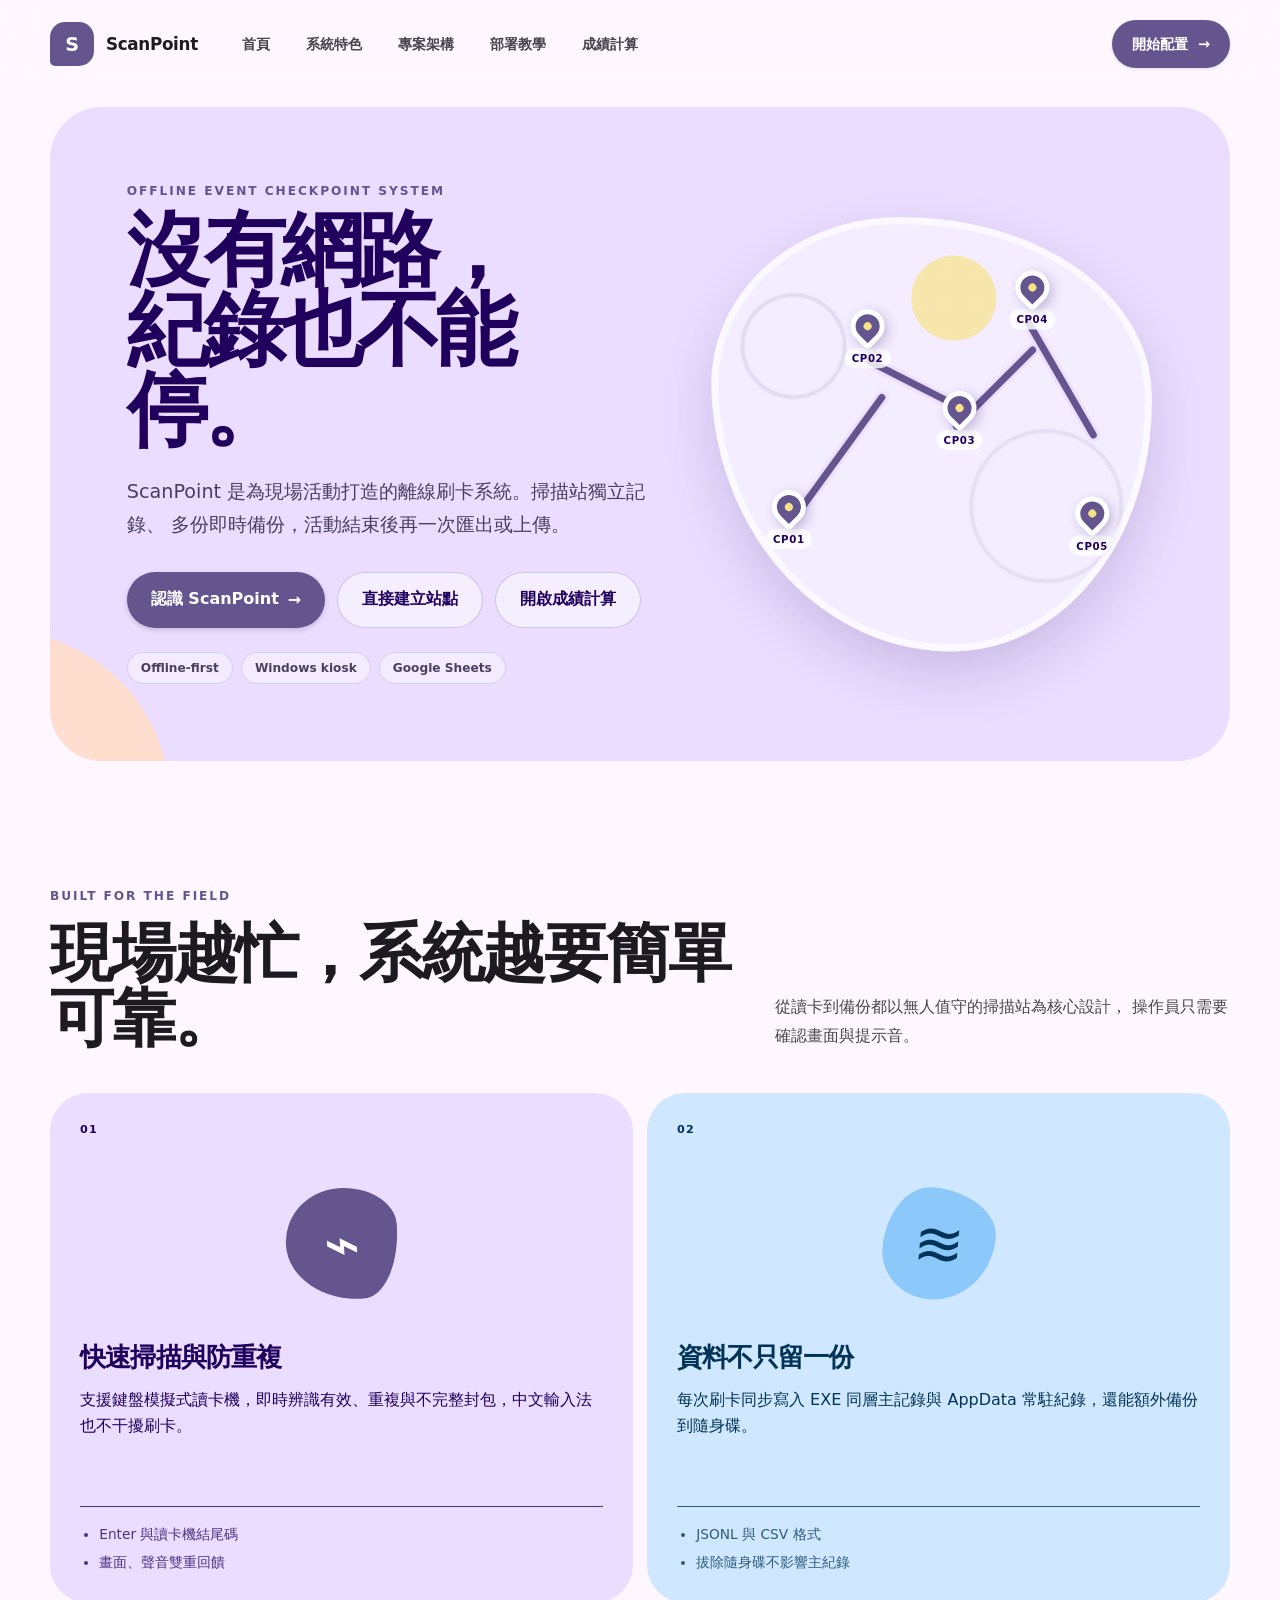
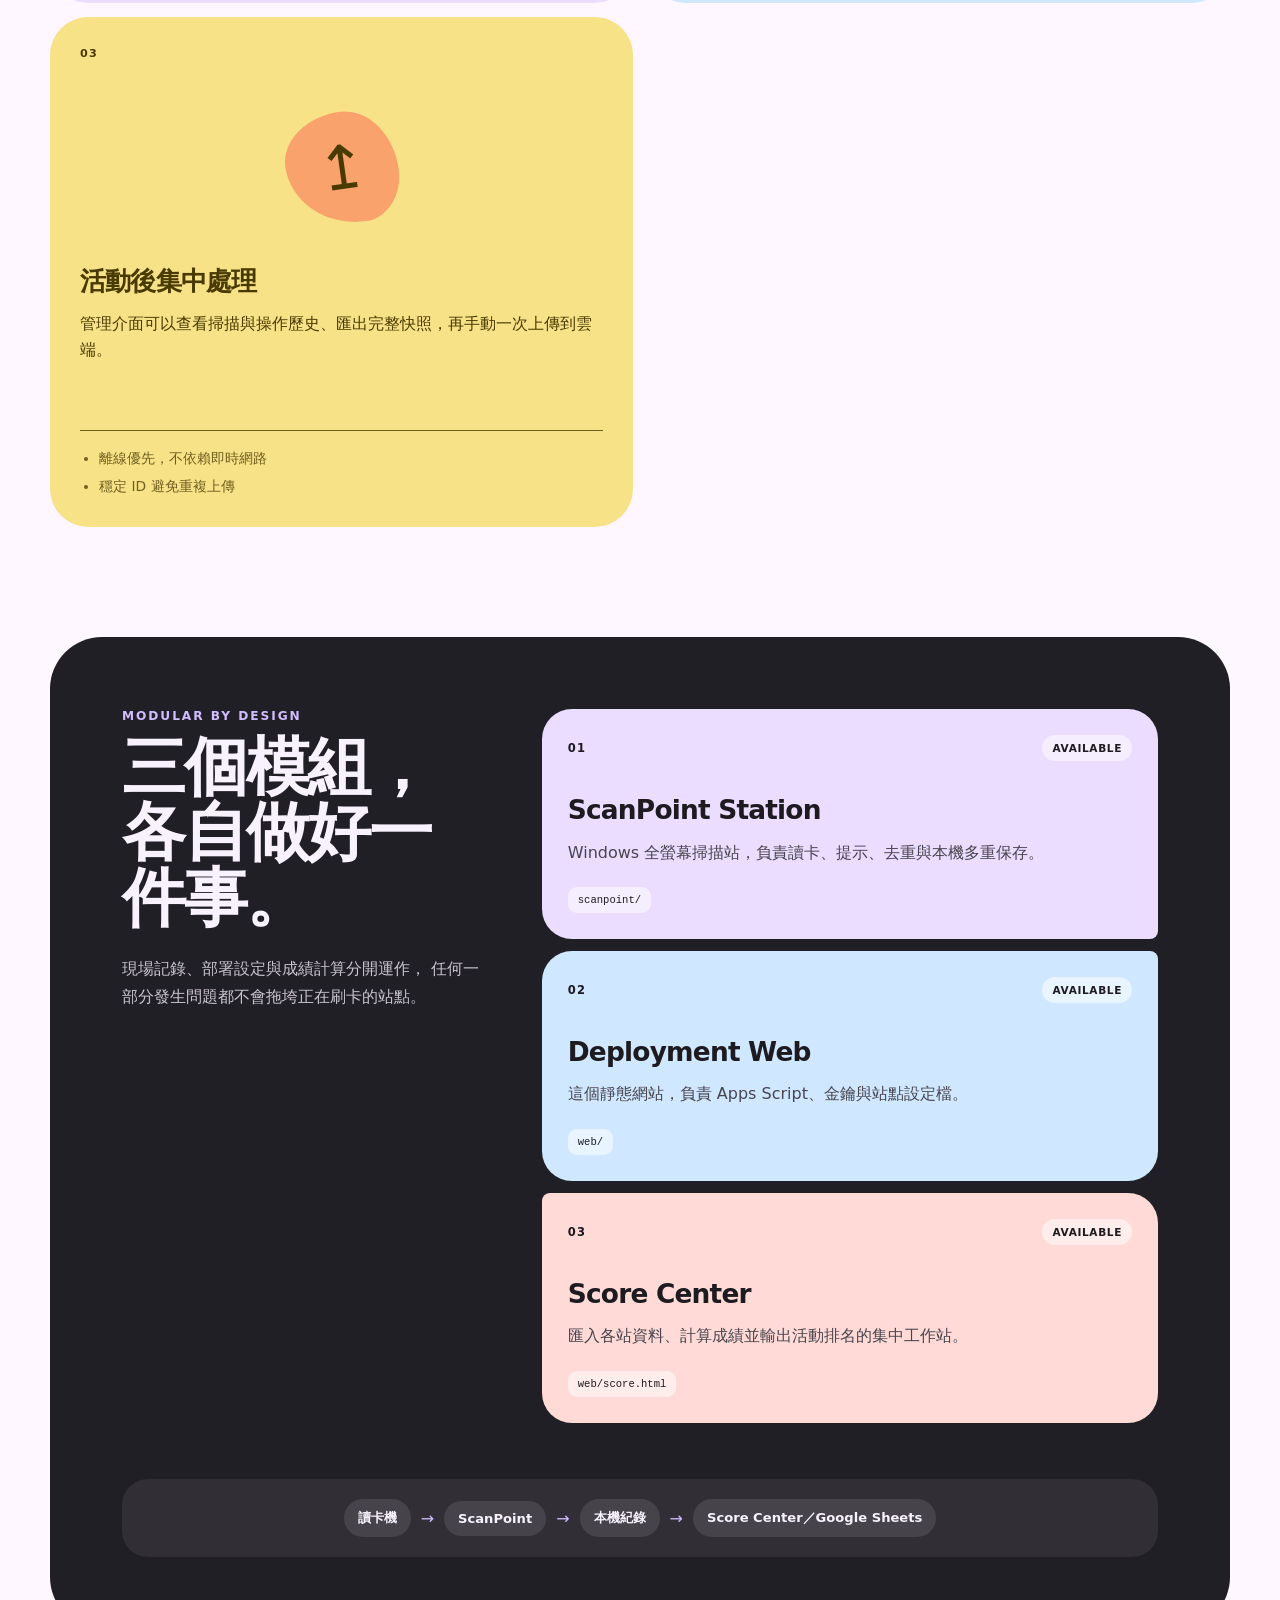
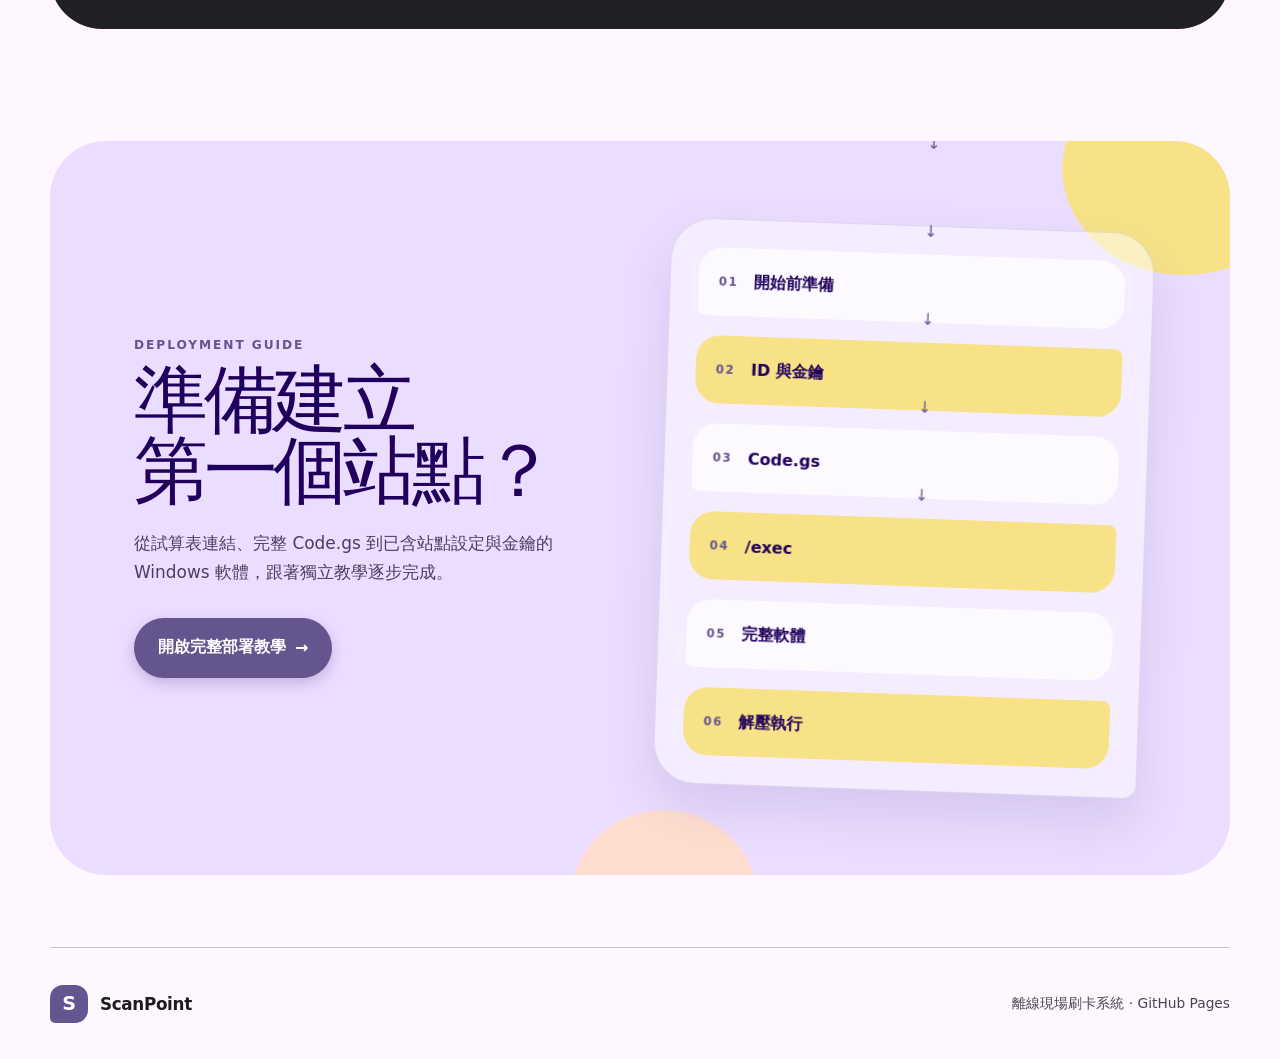
==== web/index.html @ b954d63e "feat: complete cloud deployment and first-run setup" ====
<!doctype html>
<html lang="zh-Hant">
  <head>
    <meta charset="utf-8">
    <meta name="viewport" content="width=device-width, initial-scale=1">
    <meta name="description" content="ScanPoint 離線現場刷卡、可靠備份與活動後集中上傳系統">
    <meta name="theme-color" content="#fef7ff">
    <title>ScanPoint｜離線現場刷卡系統</title>
    <link rel="stylesheet" href="styles.css">
  </head>
  <body>
    <header class="site-header">
      <div class="shell topbar">
        <a class="brand" href="#top" aria-label="ScanPoint 首頁">
          <span class="brand__mark" aria-hidden="true">S</span>
          <span>ScanPoint</span>
        </a>
        <nav class="topbar__nav" aria-label="頁面導覽">
          <a href="#top">首頁</a>
          <a href="#features">系統特色</a>
          <a href="#architecture">專案架構</a>
          <a href="deploy.html">部署教學</a>
          <a href="score.html">成績計算</a>
        </nav>
        <a class="topbar__action" href="deploy.html">
          開始配置 <span aria-hidden="true">→</span>
        </a>
      </div>
    </header>

    <main id="top">
      <section class="shell hero">
        <div class="hero__copy">
          <p class="eyebrow">OFFLINE EVENT CHECKPOINT SYSTEM</p>
          <h1>沒有網路，<br>紀錄也不能停。</h1>
          <p class="hero__lead">
            ScanPoint 是為現場活動打造的離線刷卡系統。掃描站獨立記錄、
            多份即時備份，活動結束後再一次匯出或上傳。
          </p>
          <div class="hero__actions">
            <a class="button button--hero" href="#features">
              認識 ScanPoint <span aria-hidden="true">→</span>
            </a>
            <a class="button button--hero-quiet" href="deploy.html">
              直接建立站點
            </a>
            <a class="button button--hero-quiet" href="score.html">
              開啟成績計算
            </a>
          </div>
          <div class="hero__tags" aria-label="系統特色">
            <span>Offline-first</span>
            <span>Windows kiosk</span>
            <span>Google Sheets</span>
          </div>
        </div>

        <div class="hero__visual hero__visual--field" role="img"
          aria-label="地圖上的五個站點與相連路線">
          <div class="field-map" aria-hidden="true">
            <i class="route-line route-line--1"></i>
            <i class="route-line route-line--2"></i>
            <i class="route-line route-line--3"></i>
            <i class="route-line route-line--4"></i>
            <span class="map-station map-station--1"><i></i><b>CP01</b></span>
            <span class="map-station map-station--2"><i></i><b>CP02</b></span>
            <span class="map-station map-station--3"><i></i><b>CP03</b></span>
            <span class="map-station map-station--4"><i></i><b>CP04</b></span>
            <span class="map-station map-station--5"><i></i><b>CP05</b></span>
          </div>
        </div>
      </section>

      <section id="features" class="shell intro-section">
        <div class="intro-heading">
          <p class="eyebrow">BUILT FOR THE FIELD</p>
          <h2>現場越忙，系統越要簡單可靠。</h2>
          <p>
            從讀卡到備份都以無人值守的掃描站為核心設計，
            操作員只需要確認畫面與提示音。
          </p>
        </div>
        <div class="feature-grid">
          <article class="feature-card feature-card--purple">
            <span class="feature-card__index">01</span>
            <div class="feature-card__icon" aria-hidden="true">⌁</div>
            <h3>快速掃描與防重複</h3>
            <p>支援鍵盤模擬式讀卡機，即時辨識有效、重複與不完整封包，中文輸入法也不干擾刷卡。</p>
            <ul>
              <li>Enter 與讀卡機結尾碼</li>
              <li>畫面、聲音雙重回饋</li>
            </ul>
          </article>
          <article class="feature-card feature-card--blue">
            <span class="feature-card__index">02</span>
            <div class="feature-card__icon" aria-hidden="true">≋</div>
            <h3>資料不只留一份</h3>
            <p>每次刷卡同步寫入 EXE 同層主記錄與 AppData 常駐紀錄，還能額外備份到隨身碟。</p>
            <ul>
              <li>JSONL 與 CSV 格式</li>
              <li>拔除隨身碟不影響主紀錄</li>
            </ul>
          </article>
          <article class="feature-card feature-card--yellow">
            <span class="feature-card__index">03</span>
            <div class="feature-card__icon" aria-hidden="true">↥</div>
            <h3>活動後集中處理</h3>
            <p>管理介面可以查看掃描與操作歷史、匯出完整快照，再手動一次上傳到雲端。</p>
            <ul>
              <li>離線優先，不依賴即時網路</li>
              <li>穩定 ID 避免重複上傳</li>
            </ul>
          </article>
        </div>
      </section>

      <section id="architecture" class="shell architecture-section">
        <div class="architecture-copy">
          <p class="eyebrow">MODULAR BY DESIGN</p>
          <h2>三個模組，<br>各自做好一件事。</h2>
          <p>
            現場記錄、部署設定與成績計算分開運作，
            任何一部分發生問題都不會拖垮正在刷卡的站點。
          </p>
        </div>
        <div class="module-grid">
          <article class="module-card module-card--station">
            <div class="module-card__top">
              <span>01</span><small>AVAILABLE</small>
            </div>
            <h3>ScanPoint Station</h3>
            <p>Windows 全螢幕掃描站，負責讀卡、提示、去重與本機多重保存。</p>
            <code>scanpoint/</code>
          </article>
          <article class="module-card module-card--web">
            <div class="module-card__top">
              <span>02</span><small>AVAILABLE</small>
            </div>
            <h3>Deployment Web</h3>
            <p>這個靜態網站，負責 Apps Script、金鑰與站點設定檔。</p>
            <code>web/</code>
          </article>
          <article class="module-card module-card--score">
            <div class="module-card__top">
              <span>03</span><small>AVAILABLE</small>
            </div>
            <h3>Score Center</h3>
            <p>匯入各站資料、計算成績並輸出活動排名的集中工作站。</p>
            <code>web/score.html</code>
          </article>
        </div>
        <div class="system-flow" aria-label="資料流程">
          <span>讀卡機</span><i aria-hidden="true">→</i>
          <span>ScanPoint</span><i aria-hidden="true">→</i>
          <span>本機紀錄</span><i aria-hidden="true">→</i>
          <span>Score Center／Google Sheets</span>
        </div>
      </section>

      <section class="shell deployment-cta" aria-labelledby="deployment-cta-title">
        <div class="deployment-cta__copy">
          <p class="eyebrow">DEPLOYMENT GUIDE</p>
          <h2 id="deployment-cta-title">準備建立<br>第一個站點？</h2>
          <p>從試算表連結、完整 Code.gs 到已含站點設定與金鑰的 Windows 軟體，跟著獨立教學逐步完成。</p>
          <a class="button deployment-cta__button" href="deploy.html">
            開啟完整部署教學 <span aria-hidden="true">→</span>
          </a>
        </div>
        <div class="deployment-cta__steps" aria-hidden="true">
          <span><b>01</b> 開始前準備</span>
          <i>→</i>
          <span><b>02</b> ID 與金鑰</span>
          <i>→</i>
          <span><b>03</b> Code.gs</span>
          <i>→</i>
          <span><b>04</b> /exec</span>
          <i>→</i>
          <span><b>05</b> 完整軟體</span>
          <i>→</i>
          <span><b>06</b> 解壓執行</span>
        </div>
      </section>
    </main>

    <footer class="shell footer">
      <div class="brand brand--footer">
        <span class="brand__mark" aria-hidden="true">S</span>
        <span>ScanPoint</span>
      </div>
      <p>離線現場刷卡系統 · GitHub Pages</p>
    </footer>

  </body>
</html>
---- web/styles.css ----
:root {
  color-scheme: light;
  --md-sys-color-primary: #65558f;
  --md-sys-color-on-primary: #ffffff;
  --md-sys-color-primary-container: #eaddff;
  --md-sys-color-on-primary-container: #21005d;
  --md-sys-color-secondary: #625b71;
  --md-sys-color-secondary-container: #e8def8;
  --md-sys-color-tertiary: #7d5260;
  --md-sys-color-tertiary-container: #ffd8e4;
  --md-sys-color-surface: #fef7ff;
  --md-sys-color-surface-container-low: #f7f2fa;
  --md-sys-color-surface-container: #f3edf7;
  --md-sys-color-surface-container-high: #ece6f0;
  --md-sys-color-on-surface: #1d1b20;
  --md-sys-color-on-surface-variant: #49454f;
  --md-sys-color-outline: #79747e;
  --md-sys-color-outline-variant: #cac4d0;
  --md-sys-color-error: #ba1a1a;
  --md-sys-color-success: #216e4e;
  --step-violet: #eee5ff;
  --step-blue: #d9efff;
  --step-peach: #ffded0;
  --step-yellow: #f8e287;
  --font: "Google Sans", "Roboto Flex", "Noto Sans TC", "Microsoft JhengHei", system-ui, sans-serif;
  font-family: var(--font);
  color: var(--md-sys-color-on-surface);
  background: var(--md-sys-color-surface);
}

* {
  box-sizing: border-box;
}

html {
  scroll-behavior: smooth;
  scroll-padding-top: 104px;
}

body {
  min-width: 320px;
  margin: 0;
  background: var(--md-sys-color-surface);
}

button,
input {
  font: inherit;
}

button,
a,
summary {
  -webkit-tap-highlight-color: transparent;
}

a {
  color: inherit;
}

code,
output {
  font-family: "Roboto Mono", "Cascadia Code", "SFMono-Regular", Consolas, monospace;
}

code {
  overflow-wrap: anywhere;
}

.shell {
  width: min(1180px, calc(100% - 48px));
  margin-inline: auto;
}

.site-header {
  position: sticky;
  z-index: 20;
  top: 0;
  padding: 12px 0;
  background: color-mix(in srgb, var(--md-sys-color-surface) 88%, transparent);
  border-bottom: 1px solid transparent;
  backdrop-filter: blur(18px);
}

.topbar {
  display: flex;
  min-height: 64px;
  align-items: center;
  gap: 28px;
}

.brand {
  display: inline-flex;
  align-items: center;
  gap: 12px;
  color: var(--md-sys-color-on-surface);
  font-size: 1.05rem;
  font-weight: 750;
  letter-spacing: -0.02em;
  text-decoration: none;
}

.brand__mark {
  display: grid;
  width: 44px;
  height: 44px;
  place-items: center;
  color: var(--md-sys-color-on-primary);
  background: var(--md-sys-color-primary);
  border-radius: 15px 15px 15px 5px;
  font-size: 1.2rem;
  font-weight: 850;
}

.topbar__nav {
  display: flex;
  align-items: center;
  gap: 4px;
}

.topbar__nav a {
  padding: 12px 16px;
  color: var(--md-sys-color-on-surface-variant);
  border-radius: 999px;
  font-size: 0.9rem;
  font-weight: 650;
  text-decoration: none;
  transition: background 160ms ease, color 160ms ease;
}

.topbar__nav a:hover {
  color: var(--md-sys-color-on-surface);
  background: var(--md-sys-color-secondary-container);
}

.topbar__action {
  display: inline-flex;
  min-height: 48px;
  align-items: center;
  gap: 10px;
  margin-left: auto;
  padding: 0 20px;
  color: var(--md-sys-color-on-primary);
  background: var(--md-sys-color-primary);
  border-radius: 999px;
  font-size: 0.9rem;
  font-weight: 750;
  text-decoration: none;
  box-shadow: 0 1px 3px rgba(29, 27, 32, 0.14);
  transition: border-radius 180ms ease, box-shadow 180ms ease, transform 180ms ease;
}

.topbar__action:hover {
  border-radius: 16px;
  box-shadow: 0 4px 10px rgba(29, 27, 32, 0.18);
  transform: translateY(-1px);
}

.hero {
  position: relative;
  display: grid;
  min-height: 620px;
  grid-template-columns: minmax(0, 1.1fr) minmax(380px, 0.9fr);
  align-items: center;
  gap: 48px;
  margin-top: 18px;
  padding: clamp(44px, 6vw, 80px);
  overflow: hidden;
  background: var(--md-sys-color-primary-container);
  border-radius: 52px;
}

.hero::before {
  position: absolute;
  width: 340px;
  height: 340px;
  content: "";
  left: -220px;
  bottom: -210px;
  background: var(--step-peach);
  border-radius: 50%;
}

.hero__copy {
  position: relative;
  z-index: 2;
}

.eyebrow,
.section-kicker {
  margin: 0 0 12px;
  color: var(--md-sys-color-primary);
  font-size: 0.76rem;
  font-weight: 850;
  letter-spacing: 0.16em;
  text-transform: uppercase;
}

h1,
h2,
p {
  margin-top: 0;
}

h1 {
  max-width: 710px;
  margin-bottom: 24px;
  color: var(--md-sys-color-on-primary-container);
  font-size: clamp(3.2rem, 6.4vw, 6rem);
  font-weight: 620;
  letter-spacing: -0.06em;
  line-height: 0.98;
}

h2 {
  margin-bottom: 0;
  font-size: clamp(1.8rem, 3.4vw, 2.8rem);
  font-weight: 620;
  letter-spacing: -0.035em;
  line-height: 1.12;
}

.hero__lead {
  max-width: 650px;
  margin-bottom: 30px;
  color: #4a3f5f;
  font-size: clamp(1.02rem, 1.8vw, 1.2rem);
  line-height: 1.75;
}

.hero__lead code {
  padding: 0.12em 0.4em;
  color: var(--md-sys-color-on-primary-container);
  background: rgba(255, 255, 255, 0.48);
  border-radius: 8px;
  font-size: 0.9em;
}

.hero__actions,
.action-row,
.download-row,
.compact-actions {
  display: flex;
  align-items: center;
  flex-wrap: wrap;
  gap: 12px;
}

.privacy-note {
  display: inline-flex;
  align-items: center;
  gap: 10px;
  min-height: 48px;
  padding: 0 16px;
  color: #4a3f5f;
  background: rgba(255, 255, 255, 0.45);
  border-radius: 999px;
  font-size: 0.88rem;
  font-weight: 600;
}

.privacy-note__dot {
  width: 9px;
  height: 9px;
  background: #2b8060;
  border-radius: 50%;
  box-shadow: 0 0 0 5px rgba(43, 128, 96, 0.13);
}

.hero__visual {
  position: relative;
  min-height: 460px;
  isolation: isolate;
}

.field-map {
  position: absolute;
  inset: 12px 0;
  overflow: hidden;
  background:
    radial-gradient(circle at 18% 28%, transparent 0 48px, rgba(101, 85, 143, 0.12) 50px 52px, transparent 54px),
    radial-gradient(circle at 76% 68%, transparent 0 72px, rgba(101, 85, 143, 0.1) 74px 76px, transparent 78px),
    radial-gradient(circle at 56% 18%, rgba(248, 226, 135, 0.7) 0 42px, transparent 43px),
    rgba(255, 255, 255, 0.48);
  border: 7px solid rgba(255, 255, 255, 0.62);
  border-radius: 42% 58% 46% 54% / 38% 42% 58% 62%;
  box-shadow: 0 24px 54px rgba(33, 0, 93, 0.15);
  transform: rotate(-2deg);
}

.route-line {
  position: absolute;
  z-index: 1;
  height: 7px;
  background: var(--md-sys-color-primary);
  border-radius: 999px;
  box-shadow: 0 0 0 3px rgba(234, 221, 255, 0.8);
  transform-origin: left center;
}

.route-line--1 {
  width: 37%;
  left: 16%;
  top: 69%;
  transform: rotate(-52deg);
}

.route-line--2 {
  width: 27%;
  left: 35%;
  top: 31%;
  transform: rotate(29deg);
}

.route-line--3 {
  width: 27%;
  left: 55%;
  top: 48%;
  transform: rotate(-43deg);
}

.route-line--4 {
  width: 32%;
  left: 73%;
  top: 23%;
  transform: rotate(62deg);
}

.map-station {
  position: absolute;
  z-index: 2;
  display: grid;
  justify-items: center;
  gap: 5px;
  color: var(--md-sys-color-on-primary-container);
  font-size: 0.64rem;
  font-weight: 850;
  letter-spacing: 0.06em;
  transform: rotate(2deg);
}

.map-station > i {
  display: grid;
  width: 34px;
  height: 34px;
  place-items: center;
  background: var(--md-sys-color-primary);
  border: 5px solid #ffffff;
  border-radius: 50% 50% 50% 14%;
  box-shadow: 0 5px 12px rgba(33, 0, 93, 0.22);
  transform: rotate(-45deg);
}

.map-station > i::after {
  width: 8px;
  height: 8px;
  content: "";
  background: var(--step-yellow);
  border-radius: 50%;
}

.map-station b {
  padding: 4px 7px;
  background: rgba(255, 255, 255, 0.82);
  border-radius: 999px;
}

.map-station--1 {
  left: 10%;
  top: 62%;
}

.map-station--2 {
  left: 30%;
  top: 20%;
}

.map-station--3 {
  left: 51%;
  top: 40%;
}

.map-station--4 {
  left: 69%;
  top: 12%;
}

.map-station--5 {
  right: 8%;
  top: 66%;
}


.content-layout {
  display: grid;
  grid-template-columns: minmax(0, 1fr) 248px;
  grid-template-areas: "content navigation";
  align-items: start;
  gap: 32px;
  padding-block: 42px 72px;
}

.workflow {
  display: grid;
  grid-area: content;
  min-width: 0;
  gap: 28px;
}

.page-progress {
  position: sticky;
  z-index: 8;
  top: 104px;
  grid-area: navigation;
  min-width: 0;
}

.page-progress__inner {
  padding: 22px 0 18px;
}

.page-progress__eyebrow {
  margin: 0 0 16px;
  color: var(--md-sys-color-on-surface-variant);
  font-size: 0.8rem;
  font-weight: 720;
  letter-spacing: 0.02em;
}

.page-progress h2 {
  margin: 0 0 24px;
  font-size: clamp(2rem, 3vw, 2.55rem);
  font-weight: 520;
  letter-spacing: -0.045em;
  line-height: 1.08;
}

.page-progress__nav {
  display: grid;
  gap: 4px;
}

.page-progress__nav a {
  display: grid;
  min-height: 54px;
  grid-template-columns: 30px minmax(0, 1fr);
  align-items: center;
  gap: 9px;
  padding: 10px 12px;
  color: var(--md-sys-color-on-surface-variant);
  border: 1px solid transparent;
  border-radius: 22px;
  text-decoration: none;
  transition:
    color 180ms ease,
    background 180ms ease,
    border-color 180ms ease,
    border-radius 220ms cubic-bezier(0.2, 0, 0, 1),
    transform 180ms ease;
}

.page-progress__nav a:hover {
  color: var(--md-sys-color-on-surface);
  background: var(--md-sys-color-surface-container);
}

.page-progress__nav a[aria-current="step"] {
  color: var(--md-sys-color-on-primary-container);
  background: var(--md-sys-color-primary-container);
  border-color: var(--md-sys-color-outline);
  border-radius: 24px;
}

.page-progress__nav a[aria-current="step"]:hover {
  transform: translateX(-2px);
}

.page-progress__nav span {
  font-size: 0.68rem;
  font-weight: 850;
  letter-spacing: 0.08em;
}

.page-progress__nav strong {
  font-size: 0.94rem;
  font-weight: 620;
  line-height: 1.35;
}

.page-progress__footer {
  display: grid;
  gap: 9px;
  margin-top: 22px;
  padding-inline: 12px;
}

.page-progress__track {
  height: 6px;
  overflow: hidden;
  background: var(--md-sys-color-surface-container-high);
  border-radius: 999px;
}

.page-progress__track span {
  display: block;
  width: 25%;
  height: 100%;
  background: var(--md-sys-color-primary);
  border-radius: inherit;
  transition: width 320ms cubic-bezier(0.2, 0, 0, 1);
}

.page-progress__footer output {
  color: var(--md-sys-color-on-surface-variant);
  font-family: var(--font);
  font-size: 0.75rem;
  font-weight: 650;
}

.step-card,
.finish-card {
  scroll-margin-top: 110px;
  padding: clamp(28px, 5vw, 56px);
  border-radius: 40px;
}

.step-card {
  border: 1px solid transparent;
}

.step-card--violet {
  background: var(--step-violet);
}

.step-card--blue {
  background: var(--step-blue);
}

.step-card--peach {
  background: var(--step-peach);
}

.step-card__heading {
  display: flex;
  align-items: center;
  gap: 22px;
  margin-bottom: 26px;
}

.step-number {
  position: relative;
  display: grid;
  flex: 0 0 auto;
  width: 80px;
  height: 80px;
  place-items: center;
  color: var(--md-sys-color-on-primary);
  background: var(--md-sys-color-primary);
  border-radius: 28px 28px 28px 8px;
}


.step-number b {
  position: absolute;
  left: 10px;
  top: 9px;
  font-size: 0.82rem;
  letter-spacing: 0.06em;
}

.step-number i {
  font-size: 1.35rem;
  font-style: normal;
  font-weight: 750;
}

.section-kicker {
  margin-bottom: 6px;
}

.section-copy {
  max-width: 760px;
  margin-bottom: 24px;
  color: var(--md-sys-color-on-surface-variant);
  line-height: 1.75;
}

.button,
.icon-button {
  display: inline-flex;
  min-height: 48px;
  align-items: center;
  justify-content: center;
  border: 0;
  cursor: pointer;
  font-weight: 750;
  text-decoration: none;
  transition: border-radius 180ms ease, background 180ms ease, box-shadow 180ms ease, transform 180ms ease;
}

.button {
  gap: 9px;
  padding: 0 24px;
  border-radius: 999px;
}

.button--hero {
  min-height: 56px;
  color: var(--md-sys-color-on-primary);
  background: var(--md-sys-color-primary);
  box-shadow: 0 2px 5px rgba(29, 27, 32, 0.18);
}

.button--primary,
.button--accent {
  color: var(--md-sys-color-on-primary);
  background: var(--md-sys-color-primary);
}

.button--accent {
  min-height: 56px;
  box-shadow: 0 2px 5px rgba(29, 27, 32, 0.16);
}

.button--quiet {
  color: var(--md-sys-color-primary);
  background: rgba(255, 255, 255, 0.58);
}

.button:hover,
.icon-button:hover {
  border-radius: 16px;
  box-shadow: 0 3px 8px rgba(29, 27, 32, 0.16);
  transform: translateY(-1px);
}

.button:focus-visible,
.icon-button:focus-visible,
input:focus-visible,
summary:focus-visible,
a:focus-visible {
  outline: 3px solid color-mix(in srgb, var(--md-sys-color-primary) 35%, transparent);
  outline-offset: 3px;
}

.button:disabled,
.icon-button:disabled {
  cursor: not-allowed;
  opacity: 0.42;
  transform: none;
  box-shadow: none;
}

.status {
  margin: 0;
  color: var(--md-sys-color-on-surface-variant);
  font-size: 0.9rem;
}

.status[data-tone="success"] {
  color: var(--md-sys-color-success);
}

.status[data-tone="error"] {
  color: var(--md-sys-color-error);
}

.code-panel {
  margin-top: 24px;
  overflow: hidden;
  background: rgba(255, 255, 255, 0.46);
  border: 1px solid rgba(101, 85, 143, 0.18);
  border-radius: 24px;
}

.code-panel summary {
  display: flex;
  min-height: 58px;
  align-items: center;
  justify-content: space-between;
  padding: 0 20px;
  cursor: pointer;
  color: var(--md-sys-color-primary);
  font-weight: 750;
  list-style: none;
}

.code-panel summary::-webkit-details-marker {
  display: none;
}

.code-panel pre {
  max-height: 440px;
  margin: 0;
  padding: 24px;
  overflow: auto;
  color: #f5efff;
  background: #25222b;
  font-size: 0.82rem;
  line-height: 1.65;
  tab-size: 2;
}

.field-grid {
  display: grid;
  grid-template-columns: repeat(2, minmax(0, 1fr));
  gap: 18px;
}

.field {
  display: grid;
  align-content: start;
  gap: 8px;
}

.field--wide {
  grid-column: 1 / -1;
}

.field > span {
  padding-left: 2px;
  font-size: 0.9rem;
  font-weight: 720;
}

.field input {
  width: 100%;
  min-height: 56px;
  padding: 13px 16px;
  color: var(--md-sys-color-on-surface);
  background: rgba(255, 255, 255, 0.65);
  border: 1px solid var(--md-sys-color-outline);
  border-radius: 16px 16px 6px 16px;
  outline: 0;
  transition: border-color 150ms ease, border-radius 180ms ease, box-shadow 150ms ease;
}

.field input:hover {
  background: rgba(255, 255, 255, 0.82);
}

.field input:focus {
  border: 2px solid var(--md-sys-color-primary);
  border-radius: 16px;
  box-shadow: 0 0 0 3px rgba(101, 85, 143, 0.1);
}

.field input[readonly] {
  color: var(--md-sys-color-primary);
  background: rgba(234, 221, 255, 0.7);
  border-color: transparent;
}

.field small {
  padding-left: 2px;
  color: var(--md-sys-color-on-surface-variant);
  line-height: 1.45;
}

.property-box {
  display: flex;
  min-width: 0;
  align-items: center;
  justify-content: space-between;
  gap: 18px;
  padding: 18px 20px;
  background: rgba(255, 255, 255, 0.65);
  border-radius: 22px 22px 22px 8px;
}

.property-box > div:first-child {
  display: grid;
  min-width: 0;
  gap: 6px;
}

.property-box__label {
  color: var(--md-sys-color-primary);
  font-size: 0.7rem;
  font-weight: 850;
  letter-spacing: 0.11em;
}

.property-box output {
  display: block;
  overflow: hidden;
  color: var(--md-sys-color-on-surface);
  text-overflow: ellipsis;
  white-space: nowrap;
}

.icon-button {
  flex: 0 0 auto;
  min-height: 40px;
  padding: 0 15px;
  color: var(--md-sys-color-primary);
  background: var(--md-sys-color-secondary-container);
  border-radius: 999px;
  font-size: 0.84rem;
}

.callout {
  margin: 24px 0 0;
  padding: 18px 20px;
  color: #4c3d00;
  background: rgba(248, 226, 135, 0.74);
  border-radius: 8px 22px 22px 22px;
  line-height: 1.65;
}

.download-row {
  margin-top: 30px;
}

.finish-card {
  display: grid;
  grid-template-columns: minmax(0, 0.9fr) minmax(0, 1.1fr);
  align-items: center;
  gap: 42px;
  color: #ffffff;
  background: var(--md-sys-color-primary);
}

.finish-card__title {
  display: flex;
  align-items: center;
  gap: 18px;
}

.finish-card__check {
  display: grid;
  flex: 0 0 auto;
  width: 72px;
  height: 72px;
  place-items: center;
  color: #21005d;
  background: var(--step-yellow);
  border-radius: 50% 50% 32% 68% / 48% 35% 65% 52%;
  font-size: 1.8rem;
  font-weight: 800;
  transform: rotate(-6deg);
}

.finish-card .section-kicker {
  color: #eaddff;
}

.finish-card h2 {
  color: #ffffff;
}

.finish-card ol {
  display: grid;
  gap: 13px;
  margin: 0;
  padding: 22px 24px 22px 46px;
  color: #f3edf7;
  background: rgba(255, 255, 255, 0.1);
  border-radius: 26px;
  line-height: 1.65;
}

.finish-card code {
  color: #ffffff;
}

.footer {
  display: flex;
  min-height: 112px;
  align-items: center;
  justify-content: space-between;
  gap: 20px;
  color: var(--md-sys-color-on-surface-variant);
  border-top: 1px solid var(--md-sys-color-outline-variant);
}

.brand--footer .brand__mark {
  width: 38px;
  height: 38px;
  border-radius: 13px 13px 13px 5px;
}

.footer p {
  margin: 0;
  font-size: 0.86rem;
}

@media (max-width: 1080px) {
  .content-layout {
    grid-template-columns: minmax(0, 1fr);
    grid-template-areas:
      "navigation"
      "content";
    gap: 20px;
    padding-top: 20px;
  }

  .page-progress {
    top: 88px;
  }

  .page-progress__inner {
    padding: 10px;
    overflow: hidden;
    background: color-mix(in srgb, var(--md-sys-color-surface) 88%, transparent);
    border: 1px solid var(--md-sys-color-outline-variant);
    border-radius: 28px;
    box-shadow: 0 3px 12px rgba(29, 27, 32, 0.1);
    backdrop-filter: blur(18px);
  }

  .page-progress__eyebrow,
  .page-progress h2,
  .page-progress__footer {
    display: none;
  }

  .page-progress__nav {
    display: flex;
    gap: 6px;
    overflow-x: auto;
    scrollbar-width: none;
  }

  .page-progress__nav::-webkit-scrollbar {
    display: none;
  }

  .page-progress__nav a {
    flex: 0 0 auto;
    min-width: 184px;
    grid-template-columns: 28px minmax(0, 1fr);
  }

  .page-progress__nav a[aria-current="step"] {
    border-color: var(--md-sys-color-primary);
  }

  .step-card,
  .finish-card {
    scroll-margin-top: 182px;
  }
}

@media (max-width: 920px) {
  .topbar__nav {
    display: none;
  }

  .hero {
    min-height: auto;
    grid-template-columns: 1fr;
    gap: 18px;
  }

  .hero__copy {
    padding-top: 8px;
  }

  .hero__visual {
    min-height: 440px;
  }
}

@media (max-width: 680px) {
  html {
    scroll-padding-top: 86px;
  }

  .shell {
    width: min(100% - 24px, 1180px);
  }

  .site-header {
    padding: 8px 0;
  }

  .topbar {
    min-height: 56px;
  }

  .brand__mark {
    width: 40px;
    height: 40px;
  }

  .topbar__action {
    min-height: 42px;
    padding: 0 15px;
    font-size: 0.82rem;
  }

  .topbar__action span {
    display: none;
  }

  .hero {
    margin-top: 8px;
    padding: 34px 22px 24px;
    border-radius: 34px;
  }

  h1 {
    font-size: clamp(2.8rem, 14vw, 4.4rem);
  }

  .hero__actions {
    align-items: stretch;
    flex-direction: column;
  }

  .button--hero,
  .privacy-note {
    justify-content: center;
  }

  .hero__visual {
    min-height: 390px;
  }

  .field-map {
    inset: 12px 0;
  }

  .map-station > i {
    width: 29px;
    height: 29px;
    border-width: 4px;
  }

  .map-station b {
    font-size: 0.56rem;
  }


  .step-card,
  .finish-card {
    padding: 26px 20px;
    border-radius: 30px;
  }

  .step-card__heading {
    align-items: flex-start;
    gap: 14px;
  }

  .step-number {
    width: 64px;
    height: 64px;
    border-radius: 22px 22px 22px 7px;
  }

  .field-grid,
  .finish-card {
    grid-template-columns: 1fr;
  }

  .property-box {
    align-items: flex-start;
    flex-direction: column;
  }

  .property-box output {
    white-space: normal;
    overflow-wrap: anywhere;
  }

  .finish-card {
    gap: 26px;
  }

  .finish-card__title {
    align-items: flex-start;
    flex-direction: column;
  }

  .footer {
    align-items: flex-start;
    flex-direction: column;
    justify-content: center;
    padding-block: 28px;
  }
}

@media (prefers-reduced-motion: reduce) {
  html {
    scroll-behavior: auto;
  }

  *,
  *::before,
  *::after {
    scroll-behavior: auto !important;
    transition-duration: 0.01ms !important;
  }
}

/* Project overview */
.button--hero-quiet {
  min-height: 56px;
  color: var(--md-sys-color-on-primary-container);
  background: rgba(255, 255, 255, 0.5);
  border: 1px solid rgba(33, 0, 93, 0.18);
}

.hero__tags {
  display: flex;
  flex-wrap: wrap;
  gap: 8px;
  margin-top: 24px;
}

.hero__tags span {
  padding: 8px 13px;
  color: #4a3f5f;
  background: rgba(255, 255, 255, 0.42);
  border: 1px solid rgba(33, 0, 93, 0.12);
  border-radius: 999px;
  font-size: 0.76rem;
  font-weight: 720;
}


.intro-section {
  padding-block: 118px 110px;
}

.intro-heading {
  display: grid;
  grid-template-columns: minmax(0, 1.2fr) minmax(280px, 0.8fr);
  gap: 42px;
  align-items: end;
  margin-bottom: 42px;
}

.intro-heading .eyebrow {
  grid-column: 1 / -1;
  margin-bottom: -24px;
}

.intro-heading h2 {
  max-width: 720px;
  font-size: clamp(2.7rem, 5vw, 4.8rem);
  line-height: 1.02;
}

.intro-heading > p:last-child,
.deployment-intro > p {
  margin: 0;
  color: var(--md-sys-color-on-surface-variant);
  font-size: 1.03rem;
  line-height: 1.75;
}

.feature-grid {
  display: grid;
  grid-template-columns: repeat(2, minmax(0, 1fr));
  gap: 14px;
}

.feature-card {
  position: relative;
  display: flex;
  min-height: 510px;
  flex-direction: column;
  padding: 30px;
  overflow: hidden;
  border-radius: 38px;
  transition: border-radius 260ms cubic-bezier(0.2, 0, 0, 1), transform 220ms ease;
}

.feature-card:hover {
  border-radius: 54px 22px 54px 22px;
  transform: translateY(-4px);
}

.feature-card--purple {
  color: #21005d;
  background: var(--md-sys-color-primary-container);
}

.feature-card--blue {
  color: #003355;
  background: #cfe8ff;
}

.feature-card--yellow {
  color: #493b00;
  background: var(--step-yellow);
}

.feature-card__index {
  font-size: 0.7rem;
  font-weight: 850;
  letter-spacing: 0.1em;
}

.feature-card__icon {
  display: grid;
  width: 112px;
  height: 112px;
  margin: 52px auto 42px;
  place-items: center;
  color: #ffffff;
  background: var(--md-sys-color-primary);
  border-radius: 50% 50% 34% 66% / 48% 36% 64% 52%;
  font-size: 3.8rem;
  transform: rotate(-4deg);
}

.feature-card--blue .feature-card__icon {
  color: #003355;
  background: #8cc8fa;
  border-radius: 40% 60% 55% 45% / 58% 40% 60% 42%;
  transform: rotate(5deg);
}

.feature-card--yellow .feature-card__icon {
  color: #493b00;
  background: #f9a26c;
  border-radius: 55% 45% 35% 65% / 42% 58% 42% 58%;
  transform: rotate(-8deg);
}

.feature-card h3,
.module-card h3 {
  margin: 0 0 14px;
  font-size: 1.65rem;
  font-weight: 650;
  letter-spacing: -0.03em;
  line-height: 1.15;
}

.feature-card p {
  margin-bottom: 20px;
  line-height: 1.65;
}

.feature-card ul {
  display: grid;
  gap: 8px;
  margin: auto 0 0;
  padding: 18px 0 0 1.2rem;
  border-top: 1px solid currentColor;
  font-size: 0.86rem;
  line-height: 1.45;
  opacity: 0.78;
}

.architecture-section {
  display: grid;
  grid-template-columns: minmax(260px, 0.75fr) minmax(0, 1.25fr);
  gap: 50px;
  padding: clamp(34px, 6vw, 72px);
  color: #f8f2ff;
  background: #211f26;
  border-radius: 52px;
}

.architecture-copy {
  position: sticky;
  top: 120px;
  align-self: start;
}

.architecture-copy .eyebrow {
  color: #d0bcff;
}

.architecture-copy h2 {
  margin-bottom: 24px;
  font-size: clamp(2.7rem, 5vw, 4.6rem);
  line-height: 1.02;
}

.architecture-copy p:last-child {
  margin: 0;
  color: #cac4d0;
  line-height: 1.75;
}

.module-grid {
  display: grid;
  gap: 12px;
}

.module-card {
  min-height: 220px;
  padding: 26px;
  color: var(--md-sys-color-on-surface);
  border-radius: 30px;
}

.module-card--station {
  background: #eaddff;
  border-radius: 30px 30px 8px 30px;
}

.module-card--web {
  background: #cfe8ff;
  border-radius: 30px 8px 30px 30px;
}

.module-card--score {
  background: #ffdad6;
  border-radius: 8px 30px 30px 30px;
}

.module-card__top {
  display: flex;
  align-items: center;
  justify-content: space-between;
  margin-bottom: 34px;
}

.module-card__top span {
  font-size: 0.72rem;
  font-weight: 850;
  letter-spacing: 0.1em;
}

.module-card__top small,
.module-card code {
  padding: 7px 10px;
  background: rgba(255, 255, 255, 0.52);
  border-radius: 999px;
  font-size: 0.66rem;
  font-weight: 800;
  letter-spacing: 0.06em;
}

.module-card p {
  margin-bottom: 22px;
  color: var(--md-sys-color-on-surface-variant);
  line-height: 1.6;
}

.module-card code {
  display: inline-flex;
  border-radius: 9px;
  font-family: "Roboto Mono", "Cascadia Code", monospace;
  font-weight: 500;
  letter-spacing: 0;
}

.system-flow {
  display: flex;
  grid-column: 1 / -1;
  align-items: center;
  justify-content: center;
  flex-wrap: wrap;
  gap: 10px;
  margin-top: 6px;
  padding: 20px;
  background: rgba(255, 255, 255, 0.07);
  border-radius: 26px;
}

.system-flow span {
  padding: 10px 14px;
  color: #f8f2ff;
  background: rgba(255, 255, 255, 0.1);
  border-radius: 999px;
  font-size: 0.82rem;
  font-weight: 650;
}

.system-flow i {
  color: #d0bcff;
  font-style: normal;
}

.deployment-intro {
  display: grid;
  grid-template-columns: minmax(0, 1fr) minmax(300px, 0.65fr);
  align-items: end;
  gap: 48px;
  padding-block: 120px 30px;
  scroll-margin-top: 100px;
}

.deployment-intro h2 {
  max-width: 760px;
  font-size: clamp(2.8rem, 5vw, 4.8rem);
  line-height: 1.02;
}

@media (max-width: 1080px) {
  .intro-heading {
    grid-template-columns: 1fr;
    gap: 22px;
  }

  .intro-heading .eyebrow {
    margin-bottom: 0;
  }

  .feature-grid {
    grid-template-columns: repeat(2, minmax(0, 1fr));
  }

  .feature-card:last-child {
    min-height: 430px;
    grid-column: 1 / -1;
  }

  .architecture-section {
    grid-template-columns: 1fr;
  }

  .architecture-copy {
    position: static;
  }
}

@media (max-width: 680px) {
  .feature-grid,
  .deployment-intro {
    grid-template-columns: 1fr;
  }



  .intro-section {
    padding-block: 82px 72px;
  }

  .intro-heading {
    margin-bottom: 28px;
  }

  .intro-heading h2,
  .architecture-copy h2,
  .deployment-intro h2 {
    font-size: clamp(2.45rem, 12vw, 3.8rem);
  }

  .feature-card,
  .feature-card:last-child {
    min-height: 460px;
    grid-column: auto;
    padding: 24px;
    border-radius: 30px;
  }

  .feature-card__icon {
    width: 94px;
    height: 94px;
    margin: 42px auto 32px;
    font-size: 3.1rem;
  }

  .architecture-section {
    gap: 30px;
    padding: 28px 20px;
    border-radius: 32px;
  }

  .module-card {
    min-height: 200px;
    padding: 22px;
    border-radius: 24px;
  }

  .system-flow {
    align-items: stretch;
    flex-direction: column;
  }

  .system-flow span {
    text-align: center;
  }

  .system-flow i {
    text-align: center;
    transform: rotate(90deg);
  }

  .deployment-intro {
    gap: 18px;
    padding-block: 88px 20px;
  }
}

@media (prefers-reduced-motion: reduce) {
  .feature-card {
    transition-duration: 0.01ms !important;
  }
}


/* Deployment guide */
.deployment-cta {
  position: relative;
  display: grid;
  min-height: 570px;
  grid-template-columns: minmax(0, 0.95fr) minmax(420px, 1.05fr);
  align-items: center;
  gap: clamp(40px, 7vw, 96px);
  margin-block: 112px 72px;
  padding: clamp(42px, 7vw, 84px);
  overflow: hidden;
  color: #21005d;
  background: #eaddff;
  border-radius: 56px;
}

.deployment-cta::before,
.deployment-cta::after {
  position: absolute;
  content: "";
  pointer-events: none;
}

.deployment-cta::before {
  width: 260px;
  height: 260px;
  right: -100px;
  top: -120px;
  background: #f8e287;
  border-radius: 42% 58% 58% 42% / 62% 38% 62% 38%;
  transform: rotate(18deg);
}

.deployment-cta::after {
  width: 190px;
  height: 190px;
  left: 44%;
  bottom: -125px;
  background: #ffded0;
  border-radius: 50%;
}

.deployment-cta__copy,
.deployment-cta__steps {
  position: relative;
  z-index: 1;
}

.deployment-cta__copy h2 {
  margin-bottom: 22px;
  font-size: clamp(3rem, 5.8vw, 5.5rem);
  font-weight: 590;
  letter-spacing: -0.06em;
  line-height: 0.96;
}

.deployment-cta__copy > p:not(.eyebrow) {
  max-width: 520px;
  margin-bottom: 30px;
  color: #4a3f5f;
  font-size: 1.06rem;
  line-height: 1.75;
}

.deployment-cta__button {
  min-height: 60px;
  color: #ffffff;
  background: #65558f;
  box-shadow: 0 5px 14px rgba(33, 0, 93, 0.2);
}

.deployment-cta__steps {
  display: grid;
  gap: 10px;
  padding: 28px;
  background: rgba(255, 255, 255, 0.48);
  border: 1px solid rgba(33, 0, 93, 0.1);
  border-radius: 42px 42px 14px 42px;
  box-shadow: 0 24px 50px rgba(33, 0, 93, 0.1);
  transform: rotate(2deg);
}

.deployment-cta__steps span {
  display: flex;
  min-height: 68px;
  align-items: center;
  gap: 16px;
  padding: 12px 20px;
  background: rgba(255, 255, 255, 0.72);
  border-radius: 24px 24px 24px 8px;
  font-size: 1rem;
  font-weight: 720;
}

.deployment-cta__steps span:nth-of-type(even) {
  background: #f8e287;
  border-radius: 24px 8px 24px 24px;
}

.deployment-cta__steps b {
  color: #65558f;
  font-size: 0.74rem;
  letter-spacing: 0.12em;
}

.deployment-cta__steps i {
  height: 12px;
  margin: -6px 0 -6px 33px;
  color: #65558f;
  font-style: normal;
  line-height: 12px;
  transform: rotate(90deg);
  transform-origin: center;
}

.deployment-page {
  background:
    radial-gradient(circle at 86% 5%, rgba(248, 226, 135, 0.34), transparent 24rem),
    var(--md-sys-color-surface);
}

.deployment-main {
  overflow: clip;
}

.deployment-hero {
  display: grid;
  min-height: 650px;
  grid-template-columns: minmax(0, 1.18fr) minmax(330px, 0.72fr);
  align-items: center;
  gap: clamp(36px, 6vw, 76px);
  margin-top: 18px;
  padding: clamp(42px, 7vw, 86px);
  overflow: hidden;
  color: #21005d;
  background: #eaddff;
  border-radius: 56px;
}

.deployment-hero__copy {
  position: relative;
  z-index: 1;
}

.deployment-hero__copy h1 {
  max-width: 800px;
  margin-bottom: 28px;
  font-size: clamp(3.2rem, 6.2vw, 6.2rem);
}

.deployment-hero__copy > p:last-child {
  max-width: 710px;
  margin: 0;
  color: #4a3f5f;
  font-size: clamp(1.02rem, 1.7vw, 1.18rem);
  line-height: 1.78;
}

.back-link {
  display: inline-flex;
  min-height: 42px;
  align-items: center;
  gap: 10px;
  margin-bottom: 44px;
  padding: 0 16px;
  color: #4a3f5f;
  background: rgba(255, 255, 255, 0.52);
  border-radius: 999px;
  font-size: 0.86rem;
  font-weight: 720;
  text-decoration: none;
}

.back-link:hover {
  background: rgba(255, 255, 255, 0.82);
}

.deployment-hero__prep {
  position: relative;
  z-index: 1;
  padding: 32px;
  background: rgba(255, 255, 255, 0.58);
  border: 1px solid rgba(33, 0, 93, 0.1);
  border-radius: 38px 38px 12px 38px;
  box-shadow: 0 24px 54px rgba(33, 0, 93, 0.12);
  transform: rotate(2deg);
}

.deployment-hero__prep-label {
  display: inline-block;
  margin-bottom: 18px;
  color: #65558f;
  font-size: 0.72rem;
  font-weight: 850;
  letter-spacing: 0.14em;
}

.deployment-hero__prep h2 {
  margin-bottom: 28px;
  font-size: clamp(2.1rem, 3.2vw, 3.1rem);
}

.deployment-hero__prep ul {
  display: grid;
  gap: 12px;
  margin: 0 0 26px;
  padding: 0;
  list-style: none;
}

.deployment-hero__prep li {
  display: grid;
  grid-template-columns: 42px minmax(0, 1fr);
  align-items: center;
  gap: 13px;
  line-height: 1.45;
}

.deployment-hero__prep li i {
  display: grid;
  width: 42px;
  height: 42px;
  place-items: center;
  color: #ffffff;
  background: #65558f;
  border-radius: 15px 15px 15px 5px;
  font-size: 0.78rem;
  font-style: normal;
  font-weight: 850;
}

.deployment-hero__prep > p {
  margin: 0;
  padding-top: 22px;
  color: #4a3f5f;
  border-top: 1px solid rgba(33, 0, 93, 0.14);
  font-size: 0.82rem;
}

.content-layout--deployment {
  padding-block: 42px 110px;
}

.content-layout--deployment .workflow {
  gap: 38px;
}

.content-layout--deployment .page-progress__track span {
  width: 16.6667%;
}
.deploy-overview {
  background: var(--md-sys-color-primary-container);
}

.deploy-overview__grid {
  display: grid;
  grid-template-columns: minmax(0, 1.08fr) minmax(280px, 0.82fr);
  align-items: stretch;
  gap: 18px;
  margin-top: 30px;
}

.deploy-overview__copy,
.deploy-overview__prep {
  padding: clamp(24px, 4vw, 36px);
  background: rgba(255, 255, 255, 0.5);
  border: 1px solid rgba(33, 0, 93, 0.1);
}

.deploy-overview__copy {
  border-radius: 32px 32px 10px 32px;
}

.deploy-overview__copy h3 {
  margin: 0 0 22px;
  color: var(--md-sys-color-on-primary-container);
  font-size: clamp(2.15rem, 4.3vw, 4rem);
  font-weight: 590;
  letter-spacing: -0.055em;
  line-height: 1;
}

.deploy-overview__copy > p:not(.eyebrow) {
  margin: 0;
  color: #4a3f5f;
  line-height: 1.72;
}

.deploy-overview .back-link {
  margin: 26px 0 0;
  background: rgba(255, 255, 255, 0.68);
}

.deploy-overview__prep {
  display: flex;
  flex-direction: column;
  justify-content: center;
  border-radius: 32px 10px 32px 32px;
}

.deploy-overview__prep ol {
  display: grid;
  gap: 12px;
  margin: 0 0 24px;
  padding: 0;
  list-style: none;
}

.deploy-overview__prep li {
  display: grid;
  grid-template-columns: 42px minmax(0, 1fr);
  align-items: center;
  gap: 13px;
  line-height: 1.45;
}

.deploy-overview__prep li i {
  display: grid;
  width: 42px;
  height: 42px;
  place-items: center;
  color: #ffffff;
  background: var(--md-sys-color-primary);
  border-radius: 15px 15px 15px 5px;
  font-size: 0.78rem;
  font-style: normal;
  font-weight: 850;
}

.deploy-overview__prep > p {
  margin: 0;
  padding-top: 20px;
  color: #4a3f5f;
  border-top: 1px solid rgba(33, 0, 93, 0.14);
  font-size: 0.82rem;
  line-height: 1.6;
}

.step-card--yellow {
  background: #fff2bd;
}

.deploy-click-path {
  display: grid;
  grid-template-columns: repeat(4, minmax(0, 1fr));
  gap: 10px;
  margin: 28px 0;
  padding: 0;
  list-style: none;
}

.deploy-click-path li {
  position: relative;
  display: flex;
  min-height: 116px;
  align-items: flex-start;
  gap: 12px;
  padding: 18px;
  background: rgba(255, 255, 255, 0.68);
  border: 1px solid rgba(73, 59, 0, 0.12);
  border-radius: 24px 24px 24px 8px;
}

.deploy-click-path li:not(:last-child)::after {
  position: absolute;
  z-index: 2;
  right: -10px;
  top: 48px;
  width: 20px;
  content: "\2192";
  color: #65558f;
  font-weight: 900;
  text-align: center;
}

.deploy-click-path li > span {
  display: grid;
  flex: 0 0 auto;
  width: 28px;
  height: 28px;
  place-items: center;
  color: #ffffff;
  background: #65558f;
  border-radius: 10px 10px 10px 4px;
  font-size: 0.72rem;
  font-weight: 850;
}

.deploy-click-path div {
  display: grid;
  gap: 7px;
}

.deploy-click-path b {
  line-height: 1.35;
}

.deploy-click-path small {
  color: #645f52;
  line-height: 1.4;
}

.deploy-option-grid {
  display: grid;
  grid-template-columns: repeat(2, minmax(0, 1fr));
  gap: 12px;
  margin-block: 28px;
}

.deploy-option {
  display: flex;
  min-height: 178px;
  flex-direction: column;
  padding: 22px;
  background: rgba(255, 255, 255, 0.58);
  border: 1px solid rgba(73, 59, 0, 0.13);
  border-radius: 28px 28px 10px 28px;
}

.deploy-option:nth-child(2) {
  border-radius: 28px 10px 28px 28px;
}

.deploy-option--accent {
  color: #ffffff;
  background: #65558f;
  border-color: #65558f;
}

.deploy-option > span {
  margin-bottom: 18px;
  font-size: 0.72rem;
  font-weight: 850;
  letter-spacing: 0.1em;
}

.deploy-option strong {
  margin-bottom: 10px;
  font-size: 1.45rem;
  letter-spacing: -0.02em;
}

.deploy-option small {
  margin-top: auto;
  color: #645f52;
  line-height: 1.5;
}

.deploy-option--accent small {
  color: #eee5ff;
}

.instruction-list {
  display: grid;
  gap: 10px;
  margin-block: 28px;
}

.instruction-list > div {
  display: grid;
  min-height: 68px;
  grid-template-columns: 36px minmax(0, 1fr);
  align-items: center;
  gap: 14px;
  padding: 14px 18px;
  background: rgba(255, 255, 255, 0.55);
  border-radius: 20px;
}

.instruction-list b {
  display: grid;
  width: 34px;
  height: 34px;
  place-items: center;
  color: #21005d;
  background: #eaddff;
  border-radius: 50%;
  font-size: 0.76rem;
}

.instruction-list p {
  margin: 0;
  line-height: 1.65;
}

.endpoint-example {
  display: grid;
  gap: 10px;
  padding: 22px;
  color: #f8f2ff;
  background: #211f26;
  border-radius: 12px 28px 28px 28px;
}

.deploy-url-field {
  margin-top: 18px;
}

.endpoint-example span {
  color: #d0bcff;
  font-size: 0.72rem;
  font-weight: 850;
  letter-spacing: 0.1em;
}

.endpoint-example code {
  overflow-x: auto;
  color: #ffffff;
  white-space: nowrap;
}
.spreadsheet-id-example {
  margin-block: 26px;
}

.spreadsheet-id-example b {
  color: #f8e287;
}

.cloud-config-fields {
  margin-top: 0;
}

.key-mode-selector {
  margin: 0 0 24px;
  padding: 0;
  border: 0;
}

.key-mode-selector legend {
  margin-bottom: 12px;
  font-weight: 780;
}

.key-mode-selector__options {
  display: grid;
  grid-template-columns: repeat(2, minmax(0, 1fr));
  gap: 14px;
}

.key-mode-option {
  display: grid;
  grid-template-columns: 44px 1fr;
  gap: 3px 14px;
  padding: 18px;
  text-align: left;
  color: var(--md-sys-color-on-surface);
  background: rgba(255, 255, 255, 0.58);
  border: 1px solid var(--md-sys-color-outline-variant);
  border-radius: 22px;
  cursor: pointer;
  transition: background 180ms ease, border-color 180ms ease, box-shadow 180ms ease;
}

.key-mode-option > span {
  display: grid;
  grid-row: 1 / span 2;
  width: 44px;
  height: 44px;
  place-items: center;
  color: var(--md-sys-color-primary);
  background: var(--md-sys-color-secondary-container);
  border-radius: 14px;
  font-weight: 850;
}

.key-mode-option strong {
  align-self: end;
  font-size: 1rem;
}

.key-mode-option small {
  color: var(--md-sys-color-on-surface-variant);
  line-height: 1.4;
}

.key-mode-option:hover {
  background: rgba(255, 255, 255, 0.78);
  border-color: var(--md-sys-color-primary);
}

.key-mode-option:disabled,
.key-mode-option:disabled:hover {
  cursor: not-allowed;
  opacity: 0.5;
  background: rgba(255, 255, 255, 0.42);
  border-color: var(--md-sys-color-outline-variant);
  box-shadow: none;
}

.key-mode-option:focus-visible {
  outline: 3px solid color-mix(in srgb, var(--md-sys-color-primary) 35%, transparent);
  outline-offset: 3px;
}

.key-mode-option.is-selected {
  background: var(--md-sys-color-primary-container);
  border: 2px solid var(--md-sys-color-primary);
  box-shadow: 0 3px 10px rgba(72, 54, 112, 0.12);
}

.key-mode-selector > p {
  margin: 12px 2px 0;
  color: var(--md-sys-color-on-surface-variant);
  font-size: 0.9rem;
}

.property-box input {
  width: 100%;
  min-height: 38px;
  padding: 7px 10px;
  color: var(--md-sys-color-on-surface);
  background: rgba(255, 255, 255, 0.72);
  border: 1px solid var(--md-sys-color-outline);
  border-radius: 10px;
  font-family: ui-monospace, SFMono-Regular, Consolas, monospace;
}

.property-box input[readonly] {
  padding-inline: 0;
  background: transparent;
  border-color: transparent;
  text-overflow: ellipsis;
}

[data-auto-key-action][hidden] {
  display: none;
}
.script-properties-panel {
  display: grid;
  gap: 18px;
  margin-top: 24px;
  padding: 22px;
  background: rgba(255, 255, 255, 0.54);
  border: 1px solid color-mix(in srgb, var(--md-sys-color-primary) 22%, transparent);
  border-radius: 26px 26px 26px 8px;
}

.script-properties-panel[hidden],
#property-step-extra[hidden] {
  display: none;
}

.script-properties-panel__heading {
  display: flex;
  align-items: end;
  justify-content: space-between;
  gap: 18px;
}

.script-properties-panel__heading h3 {
  margin: 3px 0 0;
  font-size: 1.12rem;
}

.script-properties-panel__heading > span {
  color: var(--md-sys-color-error);
  font-size: 0.82rem;
  font-weight: 720;
}

.script-property-list {
  display: grid;
  gap: 10px;
}

.script-property-row {
  display: grid;
  grid-template-columns: minmax(150px, 0.8fr) auto minmax(220px, 1.4fr) auto;
  align-items: center;
  gap: 10px;
  padding: 14px;
  background: rgba(255, 255, 255, 0.68);
  border-radius: 18px;
}

.script-property-row > div {
  display: grid;
  min-width: 0;
  gap: 4px;
}

.script-property-row small {
  color: var(--md-sys-color-on-surface-variant);
  font-size: 0.7rem;
  font-weight: 750;
}

.script-property-row code,
.script-property-row output {
  overflow: hidden;
  color: var(--md-sys-color-on-surface);
  font-family: ui-monospace, SFMono-Regular, Consolas, monospace;
  text-overflow: ellipsis;
  white-space: nowrap;
}

.key-backup-row {
  display: flex;
  align-items: center;
  flex-wrap: wrap;
  gap: 14px;
  margin-top: 20px;
}

.key-backup-row .status {
  flex: 1 1 280px;
}
.code-paste-steps {
  margin-top: 30px;
}

.callout--compact {
  font-size: 0.92rem;
}

@media (max-width: 1080px) {
  .deployment-cta,
  .deployment-hero {
    grid-template-columns: 1fr;
  }

  .deployment-cta__steps {
    max-width: 640px;
    transform: none;
  }

  .deployment-hero__prep {
    max-width: 680px;
    transform: none;
  }

  .content-layout--deployment {
    padding-top: 28px;
  }
}

@media (max-width: 780px) {
  .key-mode-selector__options {
    grid-template-columns: 1fr;
  }

  .script-properties-panel__heading {
    align-items: flex-start;
    flex-direction: column;
  }

  .script-property-row {
    grid-template-columns: minmax(0, 1fr) auto;
  }

  .deploy-overview__grid {
    grid-template-columns: 1fr;
  }

  .deploy-overview__copy,
  .deploy-overview__prep {
    padding: 24px 20px;
  }
  .deploy-click-path,
  .deploy-option-grid {
    grid-template-columns: 1fr 1fr;
  }

  .deploy-click-path li:not(:last-child)::after {
    display: none;
  }

  .deploy-option--accent {
    grid-column: 1 / -1;
  }
}

@media (max-width: 680px) {
  .deployment-cta {
    min-height: auto;
    gap: 38px;
    margin-block: 72px 42px;
    padding: 42px 22px;
    border-radius: 36px;
  }

  .deployment-cta__copy h2 {
    font-size: clamp(2.8rem, 14vw, 4.2rem);
  }

  .deployment-cta__button {
    width: 100%;
    padding-inline: 16px;
    text-align: center;
  }

  .deployment-cta__steps {
    padding: 18px;
    border-radius: 28px 28px 10px 28px;
  }

  .deployment-hero {
    min-height: auto;
    gap: 38px;
    margin-top: 8px;
    padding: 34px 22px;
    border-radius: 36px;
  }

  .deployment-hero__copy h1 {
    font-size: clamp(2.75rem, 14vw, 4.3rem);
  }

  .back-link {
    margin-bottom: 34px;
  }

  .deployment-hero__prep {
    padding: 24px 20px;
    border-radius: 28px 28px 10px 28px;
  }

  .content-layout--deployment {
    padding-bottom: 72px;
  }

  .deploy-click-path,
  .deploy-option-grid {
    grid-template-columns: 1fr;
  }

  .deploy-click-path li {
    min-height: 96px;
  }

  .deploy-option--accent {
    grid-column: auto;
  }

  .endpoint-example {
    margin-inline: -4px;
    padding: 18px;
  }
}
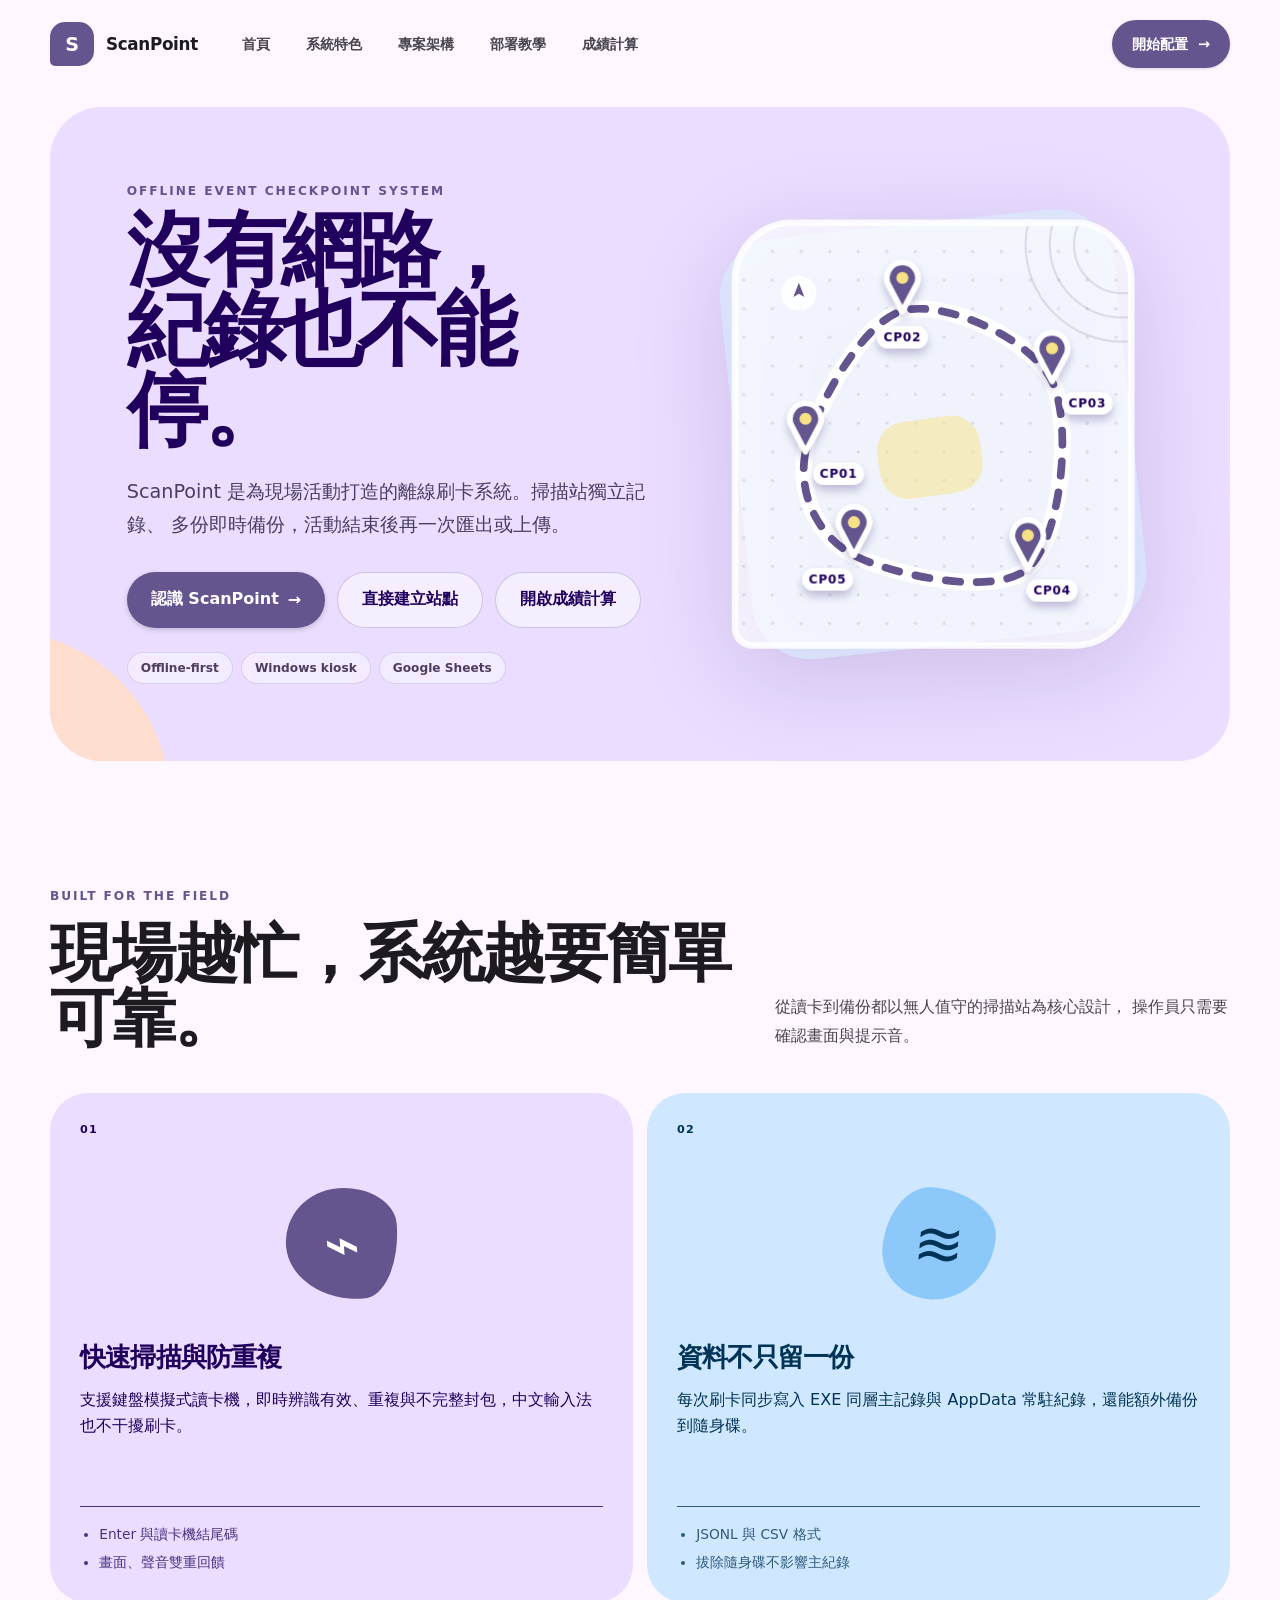
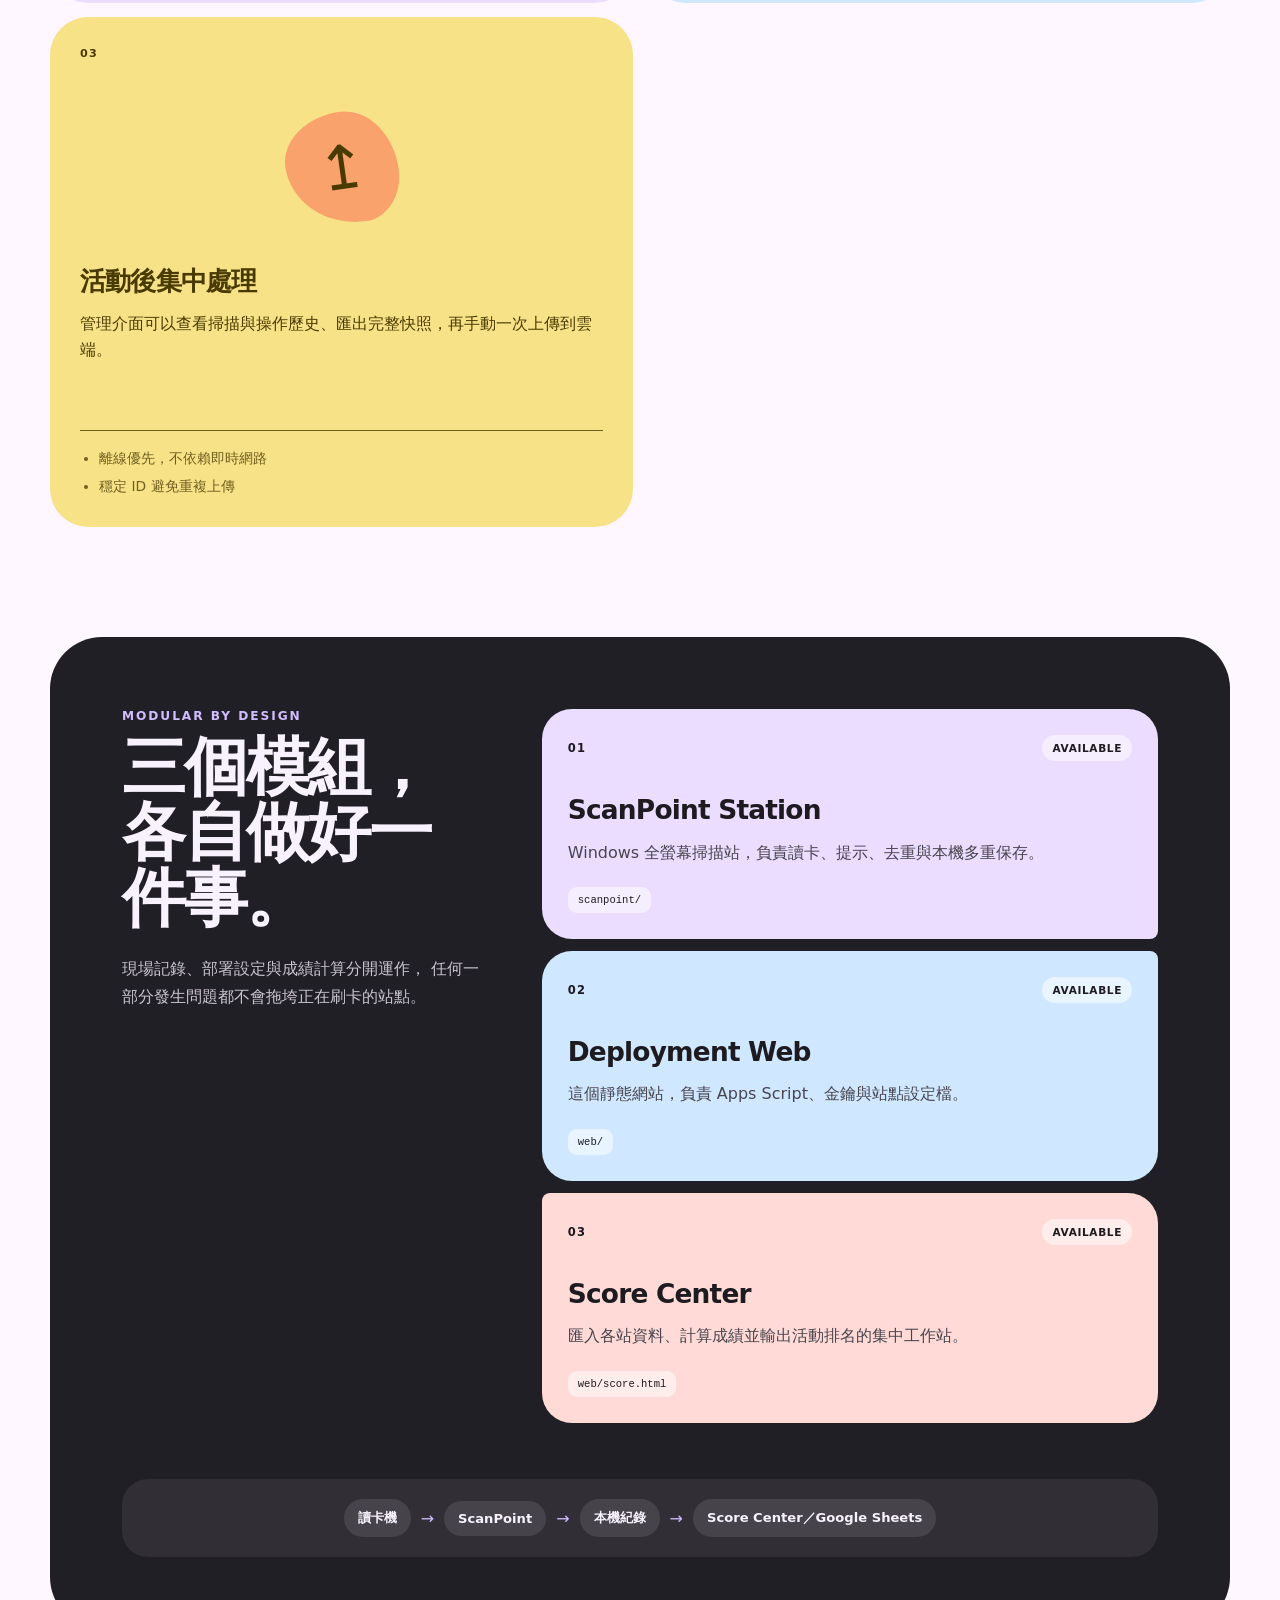
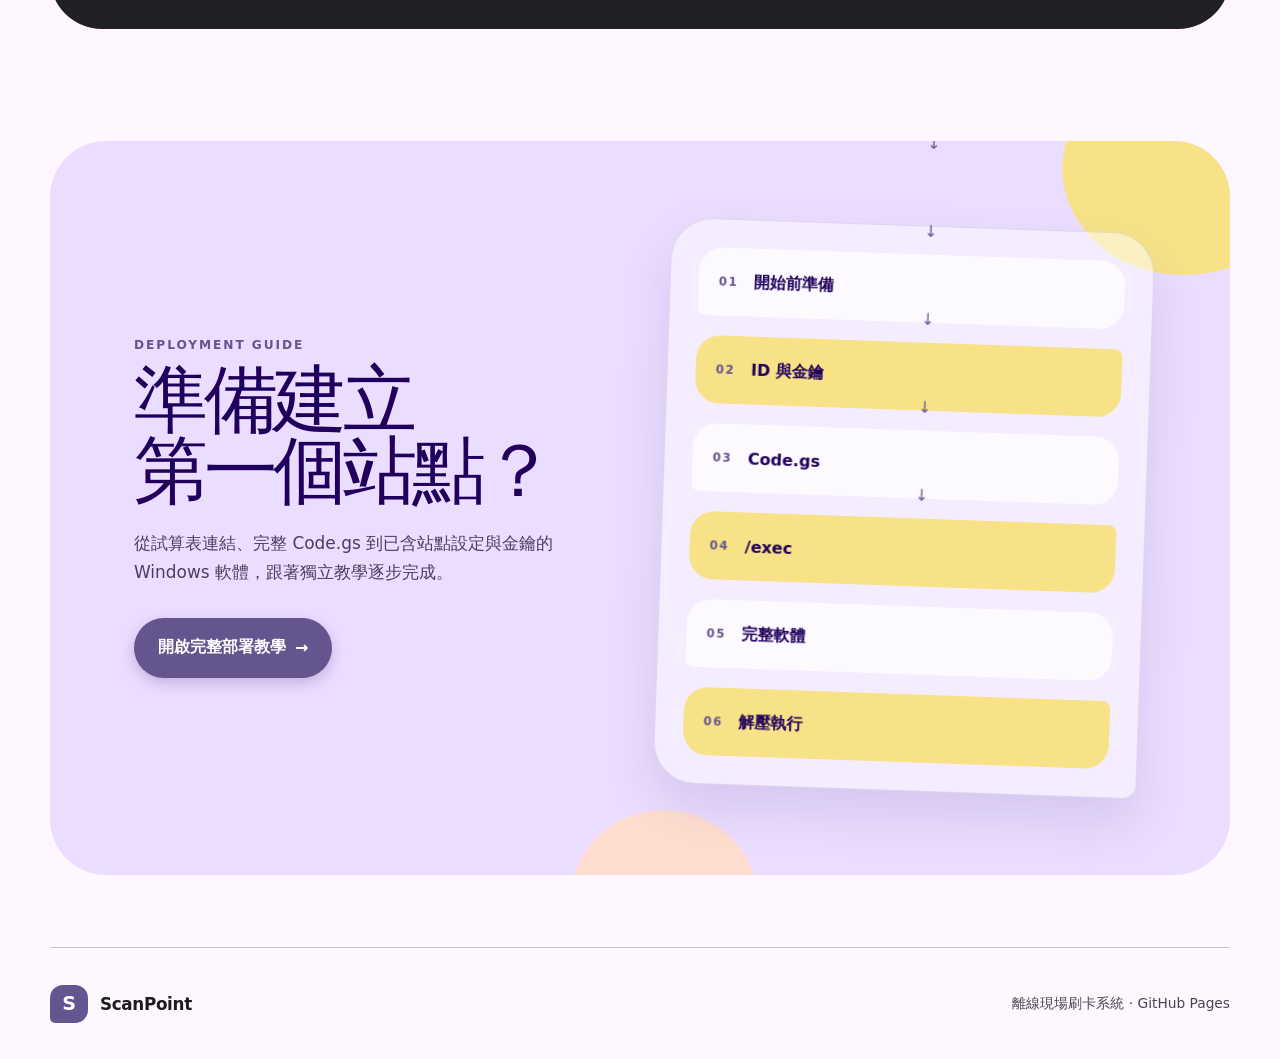
==== commit 2454b12c: "merge: integrate Claude homepage map redesign" ====
--- a/web/index.html
+++ b/web/index.html
@@ -56,18 +56,87 @@
         </div>
 
         <div class="hero__visual hero__visual--field" role="img"
-          aria-label="地圖上的五個站點與相連路線">
-          <div class="field-map" aria-hidden="true">
-            <i class="route-line route-line--1"></i>
-            <i class="route-line route-line--2"></i>
-            <i class="route-line route-line--3"></i>
-            <i class="route-line route-line--4"></i>
-            <span class="map-station map-station--1"><i></i><b>CP01</b></span>
-            <span class="map-station map-station--2"><i></i><b>CP02</b></span>
-            <span class="map-station map-station--3"><i></i><b>CP03</b></span>
-            <span class="map-station map-station--4"><i></i><b>CP04</b></span>
-            <span class="map-station map-station--5"><i></i><b>CP05</b></span>
-          </div>
+          aria-label="活動路線圖，五個掃描站 CP01 到 CP05 串成一圈">
+          <svg class="field-map" viewBox="0 0 400 440" aria-hidden="true" focusable="false">
+            <defs>
+              <path id="fm-card"
+                d="M72 28H328a52 52 0 0 1 52 52v280a52 52 0 0 1-52 52H36a16 16 0 0 1-16-16V80a52 52 0 0 1 52-52Z"/>
+              <clipPath id="fm-clip"><use href="#fm-card"/></clipPath>
+              <path id="fm-route"
+                d="M84 236C91.3 199 134.7 118.7 172 108C209.3 97.3 289 133 308 172C327 211 316 315.7 286 342C256 368.3 161.7 347.7 128 330C94.3 312.3 76.7 273 84 236Z"
+                fill="none" stroke-linecap="round"/>
+              <pattern id="fm-grid" width="26" height="26" patternUnits="userSpaceOnUse">
+                <circle cx="2" cy="2" r="1.5" fill="#65558f" fill-opacity="0.16"/>
+              </pattern>
+              <filter id="fm-lift" x="-40%" y="-40%" width="180%" height="180%">
+                <feDropShadow dx="0" dy="5" stdDeviation="4" flood-color="#21005d" flood-opacity="0.24"/>
+              </filter>
+              <g id="fm-pin">
+                <path d="M0 0 12.4-23.5A14 14 0 1 0-12.4-23.5Z"
+                  fill="var(--md-sys-color-primary)" stroke="#ffffff" stroke-width="5"
+                  stroke-linejoin="round"/>
+                <circle cy="-30" r="5.5" fill="var(--step-yellow)"/>
+              </g>
+            </defs>
+
+            <rect x="20" y="28" width="360" height="384" rx="54" fill="var(--step-blue)"
+              fill-opacity="0.6" transform="rotate(-6 200 220)"/>
+
+            <use href="#fm-card" fill="#ffffff" fill-opacity="0.66"/>
+
+            <g clip-path="url(#fm-clip)">
+              <rect x="20" y="28" width="360" height="384" fill="url(#fm-grid)"/>
+              <g fill="none" stroke="#65558f" stroke-opacity="0.16" stroke-width="2">
+                <circle cx="372" cy="48" r="44"/>
+                <circle cx="372" cy="48" r="66"/>
+                <circle cx="372" cy="48" r="88"/>
+              </g>
+              <rect x="150" y="206" width="94" height="70" rx="26" fill="var(--step-yellow)"
+                fill-opacity="0.5" transform="rotate(-8 197 241)"/>
+            </g>
+
+            <use href="#fm-card" fill="none" stroke="#ffffff" stroke-opacity="0.85" stroke-width="6"/>
+
+            <use href="#fm-route" stroke="#ffffff" stroke-opacity="0.9" stroke-width="15"/>
+            <use href="#fm-route" stroke="var(--md-sys-color-primary)" stroke-width="7"
+              stroke-dasharray="13 15"/>
+
+            <g transform="translate(78 92)">
+              <circle r="16" fill="#ffffff" fill-opacity="0.82"/>
+              <path d="M0-9.5 5 3.5 0 0.5-5 3.5Z" fill="var(--md-sys-color-primary)"/>
+            </g>
+
+            <g filter="url(#fm-lift)">
+              <use href="#fm-pin" x="84" y="236"/>
+              <use href="#fm-pin" x="172" y="108"/>
+              <use href="#fm-pin" x="308" y="172"/>
+              <use href="#fm-pin" x="286" y="342"/>
+              <use href="#fm-pin" x="128" y="330"/>
+            </g>
+
+            <g class="field-map__labels" filter="url(#fm-lift)">
+              <g transform="translate(114 256)">
+                <rect x="-23" y="-10" width="46" height="20" rx="10" fill="#ffffff"/>
+                <text x="0" y="4">CP01</text>
+              </g>
+              <g transform="translate(172 132)">
+                <rect x="-23" y="-10" width="46" height="20" rx="10" fill="#ffffff"/>
+                <text x="0" y="4">CP02</text>
+              </g>
+              <g transform="translate(340 192)">
+                <rect x="-23" y="-10" width="46" height="20" rx="10" fill="#ffffff"/>
+                <text x="0" y="4">CP03</text>
+              </g>
+              <g transform="translate(308 362)">
+                <rect x="-23" y="-10" width="46" height="20" rx="10" fill="#ffffff"/>
+                <text x="0" y="4">CP04</text>
+              </g>
+              <g transform="translate(104 352)">
+                <rect x="-23" y="-10" width="46" height="20" rx="10" fill="#ffffff"/>
+                <text x="0" y="4">CP05</text>
+              </g>
+            </g>
+          </svg>
         </div>
       </section>
 
--- a/web/styles.css
+++ b/web/styles.css
@@ -269,125 +269,25 @@
 
 .hero__visual {
   position: relative;
-  min-height: 460px;
+  display: grid;
+  place-items: center;
   isolation: isolate;
 }
 
 .field-map {
-  position: absolute;
-  inset: 12px 0;
-  overflow: hidden;
-  background:
-    radial-gradient(circle at 18% 28%, transparent 0 48px, rgba(101, 85, 143, 0.12) 50px 52px, transparent 54px),
-    radial-gradient(circle at 76% 68%, transparent 0 72px, rgba(101, 85, 143, 0.1) 74px 76px, transparent 78px),
-    radial-gradient(circle at 56% 18%, rgba(248, 226, 135, 0.7) 0 42px, transparent 43px),
-    rgba(255, 255, 255, 0.48);
-  border: 7px solid rgba(255, 255, 255, 0.62);
-  border-radius: 42% 58% 46% 54% / 38% 42% 58% 62%;
-  box-shadow: 0 24px 54px rgba(33, 0, 93, 0.15);
-  transform: rotate(-2deg);
-}
-
-.route-line {
-  position: absolute;
-  z-index: 1;
-  height: 7px;
-  background: var(--md-sys-color-primary);
-  border-radius: 999px;
-  box-shadow: 0 0 0 3px rgba(234, 221, 255, 0.8);
-  transform-origin: left center;
-}
-
-.route-line--1 {
-  width: 37%;
-  left: 16%;
-  top: 69%;
-  transform: rotate(-52deg);
-}
-
-.route-line--2 {
-  width: 27%;
-  left: 35%;
-  top: 31%;
-  transform: rotate(29deg);
-}
-
-.route-line--3 {
-  width: 27%;
-  left: 55%;
-  top: 48%;
-  transform: rotate(-43deg);
-}
-
-.route-line--4 {
-  width: 32%;
-  left: 73%;
-  top: 23%;
-  transform: rotate(62deg);
-}
-
-.map-station {
-  position: absolute;
-  z-index: 2;
-  display: grid;
-  justify-items: center;
-  gap: 5px;
-  color: var(--md-sys-color-on-primary-container);
-  font-size: 0.64rem;
+  width: 100%;
+  max-width: 460px;
+  height: auto;
+  filter: drop-shadow(0 22px 46px rgba(33, 0, 93, 0.16));
+}
+
+.field-map__labels text {
+  fill: var(--md-sys-color-on-primary-container);
+  font-family: var(--font);
+  font-size: 11px;
   font-weight: 850;
   letter-spacing: 0.06em;
-  transform: rotate(2deg);
-}
-
-.map-station > i {
-  display: grid;
-  width: 34px;
-  height: 34px;
-  place-items: center;
-  background: var(--md-sys-color-primary);
-  border: 5px solid #ffffff;
-  border-radius: 50% 50% 50% 14%;
-  box-shadow: 0 5px 12px rgba(33, 0, 93, 0.22);
-  transform: rotate(-45deg);
-}
-
-.map-station > i::after {
-  width: 8px;
-  height: 8px;
-  content: "";
-  background: var(--step-yellow);
-  border-radius: 50%;
-}
-
-.map-station b {
-  padding: 4px 7px;
-  background: rgba(255, 255, 255, 0.82);
-  border-radius: 999px;
-}
-
-.map-station--1 {
-  left: 10%;
-  top: 62%;
-}
-
-.map-station--2 {
-  left: 30%;
-  top: 20%;
-}
-
-.map-station--3 {
-  left: 51%;
-  top: 40%;
-}
-
-.map-station--4 {
-  left: 69%;
-  top: 12%;
-}
-
-.map-station--5 {
-  right: 8%;
-  top: 66%;
+  text-anchor: middle;
 }
 
 
@@ -956,10 +856,6 @@
   .hero__copy {
     padding-top: 8px;
   }
-
-  .hero__visual {
-    min-height: 440px;
-  }
 }
 
 @media (max-width: 680px) {
@@ -1014,24 +910,9 @@
     justify-content: center;
   }
 
-  .hero__visual {
-    min-height: 390px;
-  }
-
   .field-map {
-    inset: 12px 0;
-  }
-
-  .map-station > i {
-    width: 29px;
-    height: 29px;
-    border-width: 4px;
-  }
-
-  .map-station b {
-    font-size: 0.56rem;
-  }
-
+    max-width: 330px;
+  }
 
   .step-card,
   .finish-card {
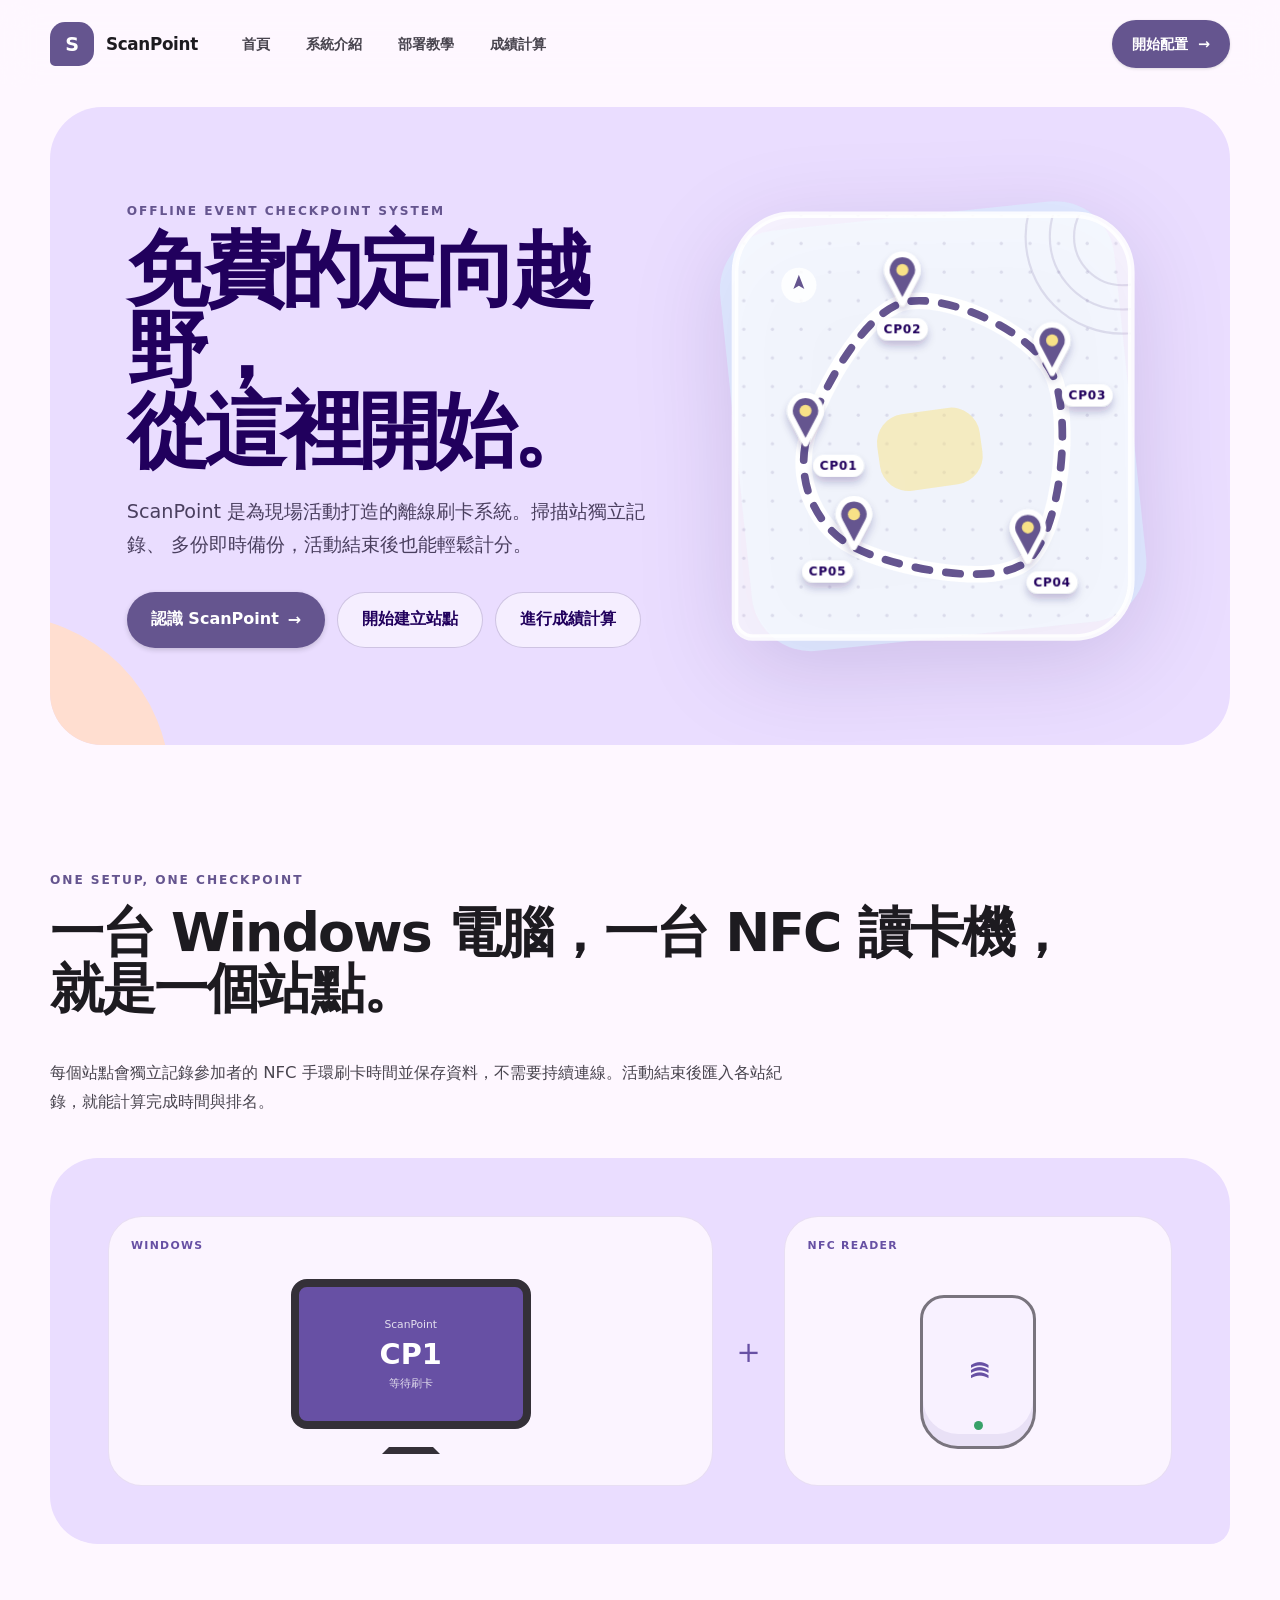
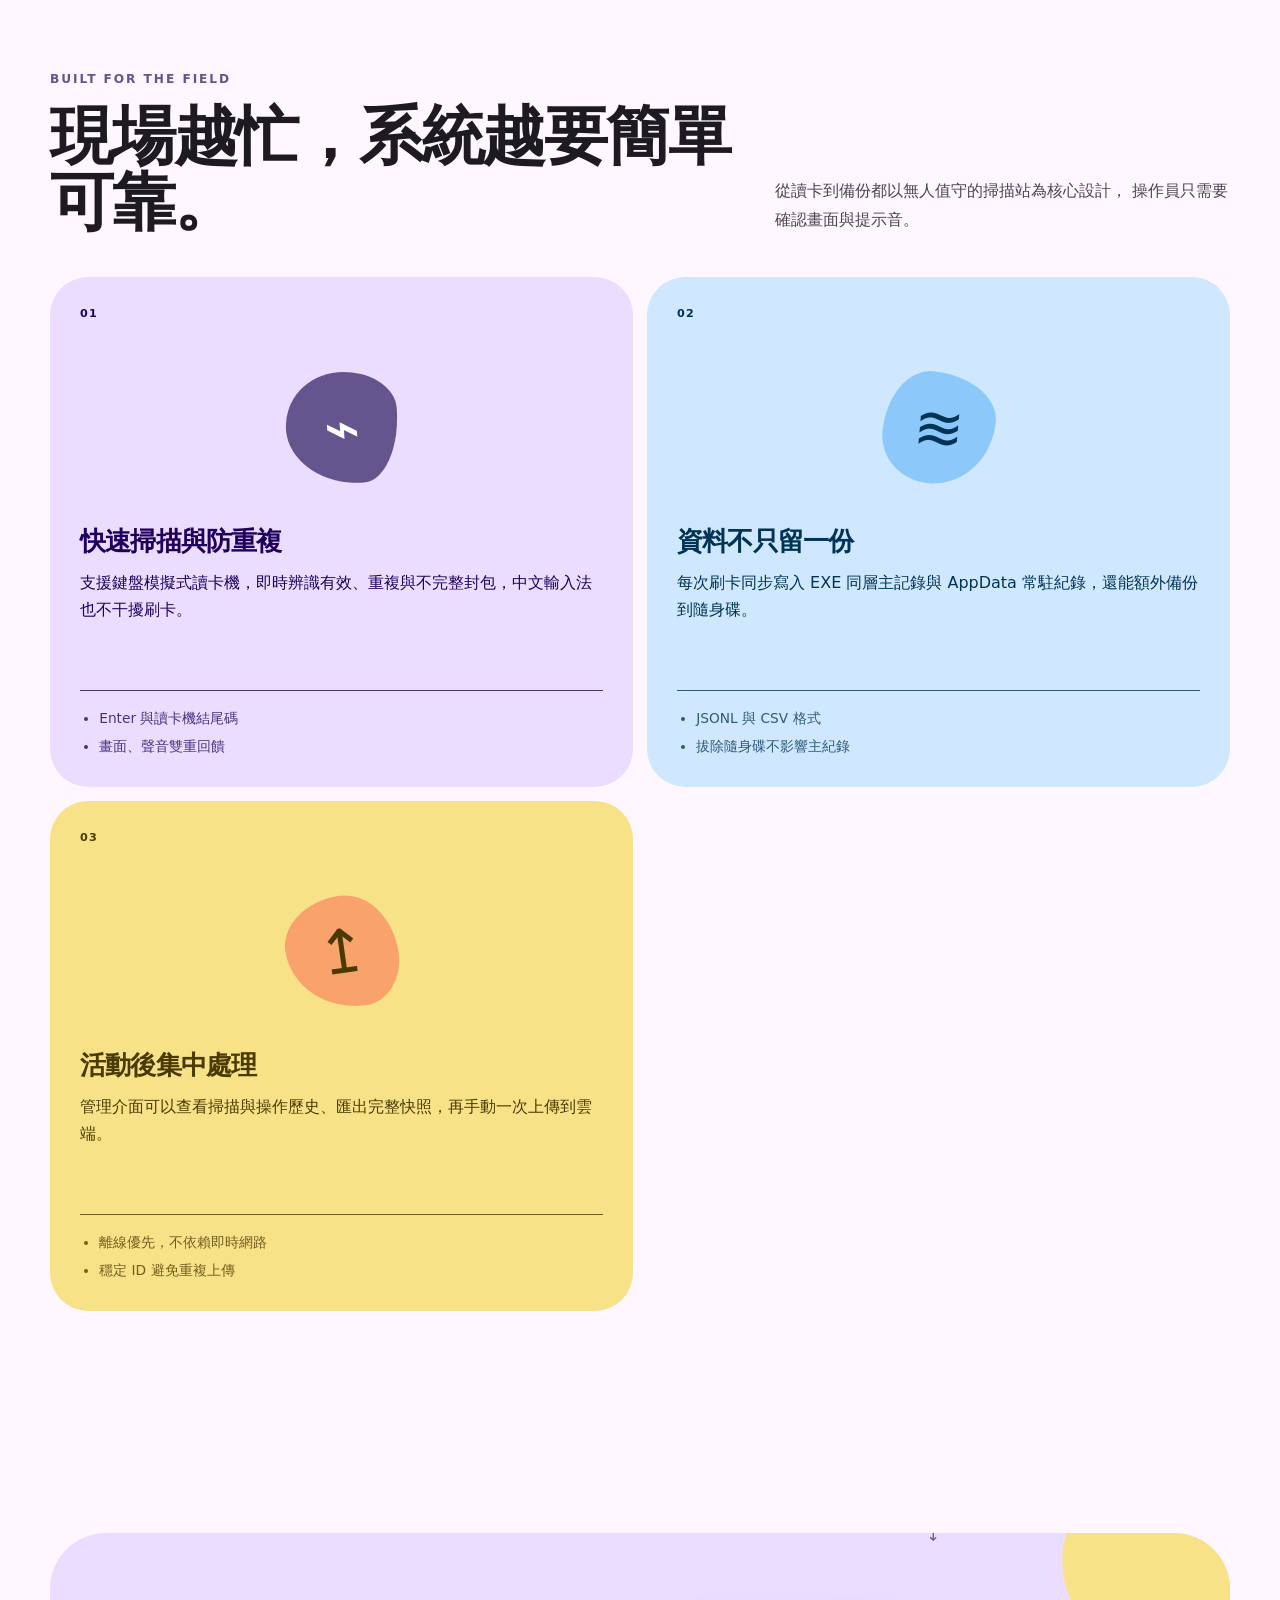
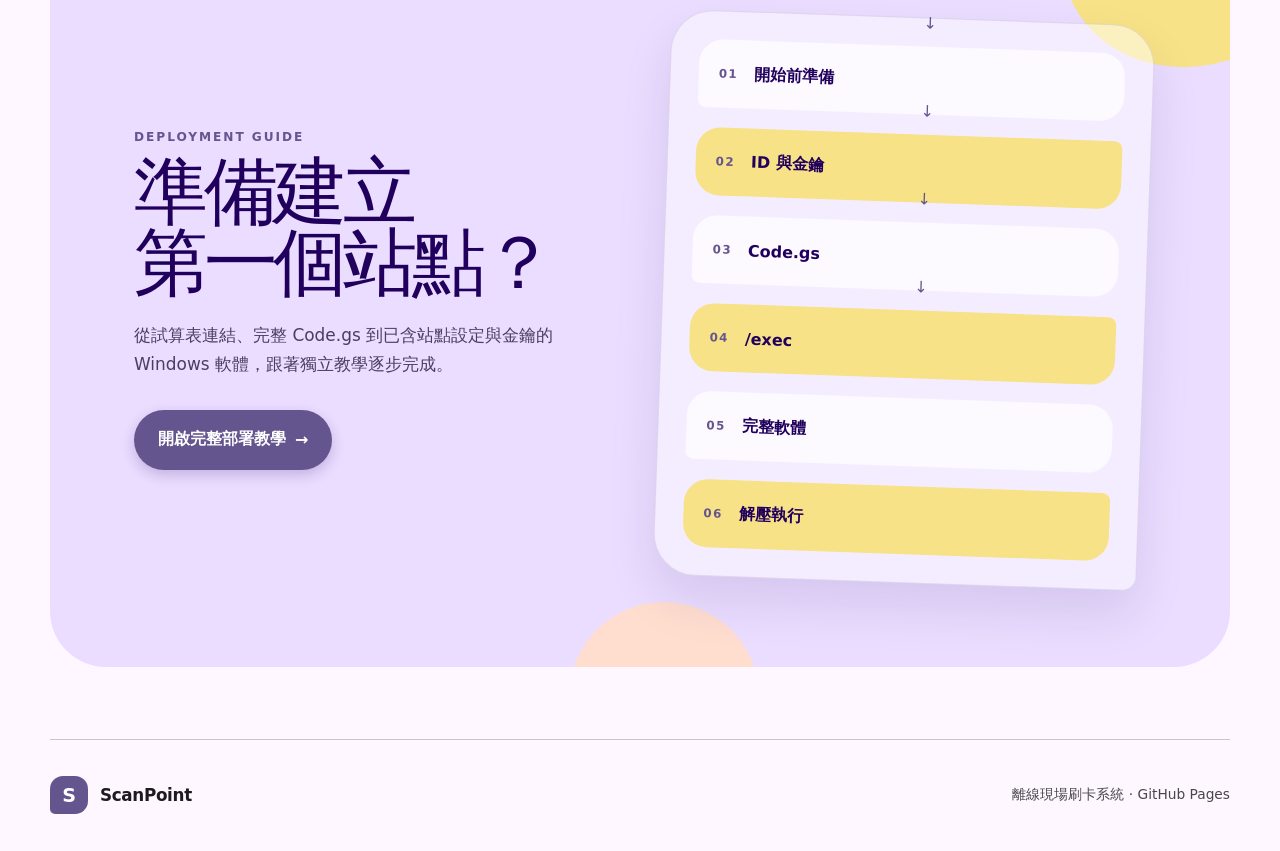
==== commit 8b23e631: "feat: refine station setup and scoring workflow" ====
--- a/web/index.html
+++ b/web/index.html
@@ -3,9 +3,9 @@
   <head>
     <meta charset="utf-8">
     <meta name="viewport" content="width=device-width, initial-scale=1">
-    <meta name="description" content="ScanPoint 離線現場刷卡、可靠備份與活動後集中上傳系統">
+    <meta name="description" content="ScanPoint 免費定向越野刷卡、離線紀錄、可靠備份與活動計分系統">
     <meta name="theme-color" content="#fef7ff">
-    <title>ScanPoint｜離線現場刷卡系統</title>
+    <title>ScanPoint｜免費定向越野刷卡系統</title>
     <link rel="stylesheet" href="styles.css">
   </head>
   <body>
@@ -17,8 +17,7 @@
         </a>
         <nav class="topbar__nav" aria-label="頁面導覽">
           <a href="#top">首頁</a>
-          <a href="#features">系統特色</a>
-          <a href="#architecture">專案架構</a>
+          <a href="#station">系統介紹</a>
           <a href="deploy.html">部署教學</a>
           <a href="score.html">成績計算</a>
         </nav>
@@ -32,26 +31,21 @@
       <section class="shell hero">
         <div class="hero__copy">
           <p class="eyebrow">OFFLINE EVENT CHECKPOINT SYSTEM</p>
-          <h1>沒有網路，<br>紀錄也不能停。</h1>
+          <h1>免費的定向越野，<br>從這裡開始。</h1>
           <p class="hero__lead">
             ScanPoint 是為現場活動打造的離線刷卡系統。掃描站獨立記錄、
-            多份即時備份，活動結束後再一次匯出或上傳。
+            多份即時備份，活動結束後也能輕鬆計分。
           </p>
           <div class="hero__actions">
-            <a class="button button--hero" href="#features">
+            <a class="button button--hero" href="#station">
               認識 ScanPoint <span aria-hidden="true">→</span>
             </a>
             <a class="button button--hero-quiet" href="deploy.html">
-              直接建立站點
+              開始建立站點
             </a>
             <a class="button button--hero-quiet" href="score.html">
-              開啟成績計算
+              進行成績計算
             </a>
-          </div>
-          <div class="hero__tags" aria-label="系統特色">
-            <span>Offline-first</span>
-            <span>Windows kiosk</span>
-            <span>Google Sheets</span>
           </div>
         </div>
 
@@ -139,6 +133,39 @@
           </svg>
         </div>
       </section>
+
+      <section id="station" class="shell station-section" aria-labelledby="station-title">
+        <div class="station-section__copy">
+          <p class="eyebrow">ONE SETUP, ONE CHECKPOINT</p>
+          <h2 id="station-title">
+            <span>一台 Windows 電腦，一台 NFC 讀卡機，</span>
+            <span>就是一個站點。</span>
+          </h2>
+          <p>每個站點會獨立記錄參加者的 NFC 手環刷卡時間並保存資料，不需要持續連線。活動結束後匯入各站紀錄，就能計算完成時間與排名。</p>
+        </div>
+        <div class="station-diagram" role="img" aria-label="Windows 電腦搭配 NFC 讀卡機組成獨立站點，記錄 NFC 手環刷卡資料">
+          <div class="station-device station-device--computer">
+            <span class="station-device__label">WINDOWS</span>
+            <div class="station-monitor" aria-hidden="true">
+              <div class="station-monitor__screen">
+                <span>ScanPoint</span>
+                <strong>CP1</strong>
+                <small>等待刷卡</small>
+              </div>
+              <i></i>
+            </div>
+          </div>
+          <span class="station-diagram__operator" aria-hidden="true">＋</span>
+          <div class="station-device station-device--reader">
+            <span class="station-device__label">NFC READER</span>
+            <div class="station-reader" aria-hidden="true">
+              <span>)))</span>
+              <i></i>
+            </div>
+          </div>
+        </div>
+      </section>
+
 
       <section id="features" class="shell intro-section">
         <div class="intro-heading">
@@ -183,48 +210,6 @@
         </div>
       </section>
 
-      <section id="architecture" class="shell architecture-section">
-        <div class="architecture-copy">
-          <p class="eyebrow">MODULAR BY DESIGN</p>
-          <h2>三個模組，<br>各自做好一件事。</h2>
-          <p>
-            現場記錄、部署設定與成績計算分開運作，
-            任何一部分發生問題都不會拖垮正在刷卡的站點。
-          </p>
-        </div>
-        <div class="module-grid">
-          <article class="module-card module-card--station">
-            <div class="module-card__top">
-              <span>01</span><small>AVAILABLE</small>
-            </div>
-            <h3>ScanPoint Station</h3>
-            <p>Windows 全螢幕掃描站，負責讀卡、提示、去重與本機多重保存。</p>
-            <code>scanpoint/</code>
-          </article>
-          <article class="module-card module-card--web">
-            <div class="module-card__top">
-              <span>02</span><small>AVAILABLE</small>
-            </div>
-            <h3>Deployment Web</h3>
-            <p>這個靜態網站，負責 Apps Script、金鑰與站點設定檔。</p>
-            <code>web/</code>
-          </article>
-          <article class="module-card module-card--score">
-            <div class="module-card__top">
-              <span>03</span><small>AVAILABLE</small>
-            </div>
-            <h3>Score Center</h3>
-            <p>匯入各站資料、計算成績並輸出活動排名的集中工作站。</p>
-            <code>web/score.html</code>
-          </article>
-        </div>
-        <div class="system-flow" aria-label="資料流程">
-          <span>讀卡機</span><i aria-hidden="true">→</i>
-          <span>ScanPoint</span><i aria-hidden="true">→</i>
-          <span>本機紀錄</span><i aria-hidden="true">→</i>
-          <span>Score Center／Google Sheets</span>
-        </div>
-      </section>
 
       <section class="shell deployment-cta" aria-labelledby="deployment-cta-title">
         <div class="deployment-cta__copy">
--- a/web/styles.css
+++ b/web/styles.css
@@ -527,6 +527,15 @@
   background: rgba(255, 255, 255, 0.58);
 }
 
+.button--required-download {
+  min-height: 56px;
+  color: #ffffff;
+  background: #62508f;
+  border: 0;
+  box-shadow: 0 3px 8px rgba(63, 46, 102, 0.22);
+}
+
+
 .button:hover,
 .icon-button:hover {
   border-radius: 16px;
@@ -984,22 +993,6 @@
   border: 1px solid rgba(33, 0, 93, 0.18);
 }
 
-.hero__tags {
-  display: flex;
-  flex-wrap: wrap;
-  gap: 8px;
-  margin-top: 24px;
-}
-
-.hero__tags span {
-  padding: 8px 13px;
-  color: #4a3f5f;
-  background: rgba(255, 255, 255, 0.42);
-  border: 1px solid rgba(33, 0, 93, 0.12);
-  border-radius: 999px;
-  font-size: 0.76rem;
-  font-weight: 720;
-}
 
 
 .intro-section {
@@ -1103,8 +1096,7 @@
   transform: rotate(-8deg);
 }
 
-.feature-card h3,
-.module-card h3 {
+.feature-card h3 {
   margin: 0 0 14px;
   font-size: 1.65rem;
   font-weight: 650;
@@ -1128,129 +1120,6 @@
   opacity: 0.78;
 }
 
-.architecture-section {
-  display: grid;
-  grid-template-columns: minmax(260px, 0.75fr) minmax(0, 1.25fr);
-  gap: 50px;
-  padding: clamp(34px, 6vw, 72px);
-  color: #f8f2ff;
-  background: #211f26;
-  border-radius: 52px;
-}
-
-.architecture-copy {
-  position: sticky;
-  top: 120px;
-  align-self: start;
-}
-
-.architecture-copy .eyebrow {
-  color: #d0bcff;
-}
-
-.architecture-copy h2 {
-  margin-bottom: 24px;
-  font-size: clamp(2.7rem, 5vw, 4.6rem);
-  line-height: 1.02;
-}
-
-.architecture-copy p:last-child {
-  margin: 0;
-  color: #cac4d0;
-  line-height: 1.75;
-}
-
-.module-grid {
-  display: grid;
-  gap: 12px;
-}
-
-.module-card {
-  min-height: 220px;
-  padding: 26px;
-  color: var(--md-sys-color-on-surface);
-  border-radius: 30px;
-}
-
-.module-card--station {
-  background: #eaddff;
-  border-radius: 30px 30px 8px 30px;
-}
-
-.module-card--web {
-  background: #cfe8ff;
-  border-radius: 30px 8px 30px 30px;
-}
-
-.module-card--score {
-  background: #ffdad6;
-  border-radius: 8px 30px 30px 30px;
-}
-
-.module-card__top {
-  display: flex;
-  align-items: center;
-  justify-content: space-between;
-  margin-bottom: 34px;
-}
-
-.module-card__top span {
-  font-size: 0.72rem;
-  font-weight: 850;
-  letter-spacing: 0.1em;
-}
-
-.module-card__top small,
-.module-card code {
-  padding: 7px 10px;
-  background: rgba(255, 255, 255, 0.52);
-  border-radius: 999px;
-  font-size: 0.66rem;
-  font-weight: 800;
-  letter-spacing: 0.06em;
-}
-
-.module-card p {
-  margin-bottom: 22px;
-  color: var(--md-sys-color-on-surface-variant);
-  line-height: 1.6;
-}
-
-.module-card code {
-  display: inline-flex;
-  border-radius: 9px;
-  font-family: "Roboto Mono", "Cascadia Code", monospace;
-  font-weight: 500;
-  letter-spacing: 0;
-}
-
-.system-flow {
-  display: flex;
-  grid-column: 1 / -1;
-  align-items: center;
-  justify-content: center;
-  flex-wrap: wrap;
-  gap: 10px;
-  margin-top: 6px;
-  padding: 20px;
-  background: rgba(255, 255, 255, 0.07);
-  border-radius: 26px;
-}
-
-.system-flow span {
-  padding: 10px 14px;
-  color: #f8f2ff;
-  background: rgba(255, 255, 255, 0.1);
-  border-radius: 999px;
-  font-size: 0.82rem;
-  font-weight: 650;
-}
-
-.system-flow i {
-  color: #d0bcff;
-  font-style: normal;
-}
-
 .deployment-intro {
   display: grid;
   grid-template-columns: minmax(0, 1fr) minmax(300px, 0.65fr);
@@ -1284,14 +1153,6 @@
     min-height: 430px;
     grid-column: 1 / -1;
   }
-
-  .architecture-section {
-    grid-template-columns: 1fr;
-  }
-
-  .architecture-copy {
-    position: static;
-  }
 }
 
 @media (max-width: 680px) {
@@ -1311,7 +1172,6 @@
   }
 
   .intro-heading h2,
-  .architecture-copy h2,
   .deployment-intro h2 {
     font-size: clamp(2.45rem, 12vw, 3.8rem);
   }
@@ -1331,32 +1191,6 @@
     font-size: 3.1rem;
   }
 
-  .architecture-section {
-    gap: 30px;
-    padding: 28px 20px;
-    border-radius: 32px;
-  }
-
-  .module-card {
-    min-height: 200px;
-    padding: 22px;
-    border-radius: 24px;
-  }
-
-  .system-flow {
-    align-items: stretch;
-    flex-direction: column;
-  }
-
-  .system-flow span {
-    text-align: center;
-  }
-
-  .system-flow i {
-    text-align: center;
-    transform: rotate(90deg);
-  }
-
   .deployment-intro {
     gap: 18px;
     padding-block: 88px 20px;
@@ -1369,6 +1203,193 @@
   }
 }
 
+
+/* One computer and one reader form a station */
+.station-section {
+  padding-block: 118px 0;
+  scroll-margin-top: 100px;
+  color: var(--md-sys-color-on-surface);
+}
+
+.station-section__copy {
+  display: grid;
+  grid-template-columns: minmax(0, 1.2fr) minmax(280px, 0.8fr);
+  align-items: end;
+  gap: 42px;
+  margin-bottom: 42px;
+}
+
+.station-section__copy .eyebrow {
+  grid-column: 1 / -1;
+  margin-bottom: -24px;
+}
+
+.station-section__copy h2 {
+  grid-column: 1 / -1;
+  margin: 0;
+  font-size: clamp(2.65rem, 4.2vw, 3.5rem);
+  line-height: 1.04;
+}
+
+.station-section__copy h2 span {
+  display: block;
+  white-space: nowrap;
+}
+
+.station-section__copy > p:last-child {
+  grid-column: 1 / -1;
+  max-width: 760px;
+  margin: 0;
+  color: var(--md-sys-color-on-surface-variant);
+  font-size: 1.03rem;
+  line-height: 1.75;
+}
+
+.station-diagram {
+  display: grid;
+  grid-template-columns: minmax(220px, 1.25fr) auto minmax(160px, 0.8fr);
+  align-items: center;
+  gap: 18px;
+  padding: clamp(28px, 5vw, 58px);
+  color: #21005d;
+  background: #eaddff;
+  border-radius: 48px 48px 20px 48px;
+}
+
+.station-device {
+  display: grid;
+  min-height: 270px;
+  place-items: center;
+  padding: 22px;
+  background: rgba(255, 249, 255, 0.82);
+  border: 1px solid rgba(103, 80, 164, 0.13);
+  border-radius: 34px;
+}
+
+.station-device__label {
+  align-self: start;
+  justify-self: start;
+  color: #6750a4;
+  font-size: 0.68rem;
+  font-weight: 850;
+  letter-spacing: 0.12em;
+}
+
+.station-monitor {
+  display: grid;
+  width: min(100%, 240px);
+  justify-items: center;
+}
+
+.station-monitor__screen {
+  display: grid;
+  width: 100%;
+  aspect-ratio: 16 / 10;
+  place-content: center;
+  place-items: center;
+  color: #fff;
+  background: #6750a4;
+  border: 8px solid #343038;
+  border-radius: 16px;
+}
+
+.station-monitor__screen span,
+.station-monitor__screen small {
+  font-size: 0.67rem;
+  opacity: 0.82;
+}
+
+.station-monitor__screen strong {
+  margin-block: 6px;
+  font-size: 1.8rem;
+}
+
+.station-monitor > i {
+  width: 58px;
+  height: 25px;
+  border-bottom: 7px solid #343038;
+  border-left: 7px solid transparent;
+  border-right: 7px solid transparent;
+}
+
+.station-reader {
+  position: relative;
+  display: grid;
+  width: 116px;
+  height: 154px;
+  place-items: center;
+  color: #6750a4;
+  background: #f8f1ff;
+  border: 3px solid #79747e;
+  border-radius: 24px 24px 38px 38px;
+  box-shadow: inset 0 -12px 0 rgba(103, 80, 164, 0.1);
+}
+
+.station-reader span {
+  font-size: 1.25rem;
+  font-weight: 850;
+  letter-spacing: -0.2em;
+  transform: rotate(-90deg);
+}
+
+.station-reader i {
+  position: absolute;
+  bottom: 16px;
+  width: 9px;
+  height: 9px;
+  background: #38a169;
+  border-radius: 50%;
+}
+
+.station-diagram__operator {
+  color: #6750a4;
+  font-size: 2.2rem;
+  font-weight: 500;
+}
+
+
+@media (max-width: 1080px) {
+  .station-section__copy {
+    grid-template-columns: 1fr;
+    gap: 22px;
+  }
+
+  .station-section__copy .eyebrow {
+    margin-bottom: 0;
+  }
+}
+
+@media (max-width: 680px) {
+  .station-section {
+    padding-block: 82px 0;
+  }
+
+  .station-section__copy {
+    margin-bottom: 28px;
+  }
+
+  .station-section__copy h2 {
+    font-size: clamp(2.15rem, 9.5vw, 3.2rem);
+  }
+
+  .station-section__copy h2 span {
+    white-space: normal;
+  }
+
+  .station-diagram {
+    grid-template-columns: 1fr;
+    padding: 20px;
+    border-radius: 34px;
+  }
+
+  .station-device {
+    min-height: 220px;
+  }
+
+  .station-diagram__operator {
+    justify-self: center;
+  }
+}
 
 /* Deployment guide */
 .deployment-cta {
@@ -1618,7 +1639,11 @@
 }
 
 .content-layout--deployment .page-progress__track span {
-  width: 16.6667%;
+  width: 20%;
+}
+
+.deploy-overview--mode {
+  margin-top: 42px;
 }
 .deploy-overview {
   background: var(--md-sys-color-primary-container);
@@ -1646,7 +1671,7 @@
 .deploy-overview__copy h3 {
   margin: 0 0 22px;
   color: var(--md-sys-color-on-primary-container);
-  font-size: clamp(2.15rem, 4.3vw, 4rem);
+  font-size: clamp(1.75rem, 3.2vw, 3rem);
   font-weight: 590;
   letter-spacing: -0.055em;
   line-height: 1;
@@ -1706,6 +1731,62 @@
   border-top: 1px solid rgba(33, 0, 93, 0.14);
   font-size: 0.82rem;
   line-height: 1.6;
+}
+
+.deployment-page [hidden] {
+  display: none !important;
+}
+
+.deploy-mode-selector {
+  gap: 12px;
+}
+
+.deploy-mode-option {
+  display: grid;
+  grid-template-columns: 48px minmax(0, 1fr);
+  gap: 3px 14px;
+  width: 100%;
+  padding: 17px;
+  color: var(--md-sys-color-on-surface);
+  text-align: left;
+  background: rgba(255, 255, 255, 0.58);
+  border: 1px solid var(--md-sys-color-outline-variant);
+  border-radius: 22px;
+  cursor: pointer;
+  transition: background 180ms ease, border-color 180ms ease, box-shadow 180ms ease;
+}
+
+.deploy-mode-option > span {
+  display: grid;
+  grid-row: 1 / span 2;
+  width: 48px;
+  height: 48px;
+  place-items: center;
+  color: var(--md-sys-color-primary);
+  background: var(--md-sys-color-secondary-container);
+  border-radius: 16px;
+  font-size: 1.25rem;
+}
+
+.deploy-mode-option strong {
+  align-self: end;
+  font-size: 1rem;
+}
+
+.deploy-mode-option small {
+  color: var(--md-sys-color-on-surface-variant);
+  line-height: 1.45;
+}
+
+.deploy-mode-option:hover {
+  background: rgba(255, 255, 255, 0.8);
+  border-color: var(--md-sys-color-primary);
+}
+
+.deploy-mode-option.is-selected {
+  background: var(--md-sys-color-primary-container);
+  border: 2px solid var(--md-sys-color-primary);
+  box-shadow: 0 4px 12px rgba(72, 54, 112, 0.13);
 }
 
 .step-card--yellow {
@@ -2066,17 +2147,6 @@
   white-space: nowrap;
 }
 
-.key-backup-row {
-  display: flex;
-  align-items: center;
-  flex-wrap: wrap;
-  gap: 14px;
-  margin-top: 20px;
-}
-
-.key-backup-row .status {
-  flex: 1 1 280px;
-}
 .code-paste-steps {
   margin-top: 30px;
 }
@@ -2084,6 +2154,18 @@
 .callout--compact {
   font-size: 0.92rem;
 }
+
+.callout--key {
+  color: #5b392e;
+  background: #fff1eb;
+  border: 0;
+}
+
+.callout--key strong {
+  color: #713c2b;
+  font-size: 1rem;
+}
+
 
 @media (max-width: 1080px) {
   .deployment-cta,
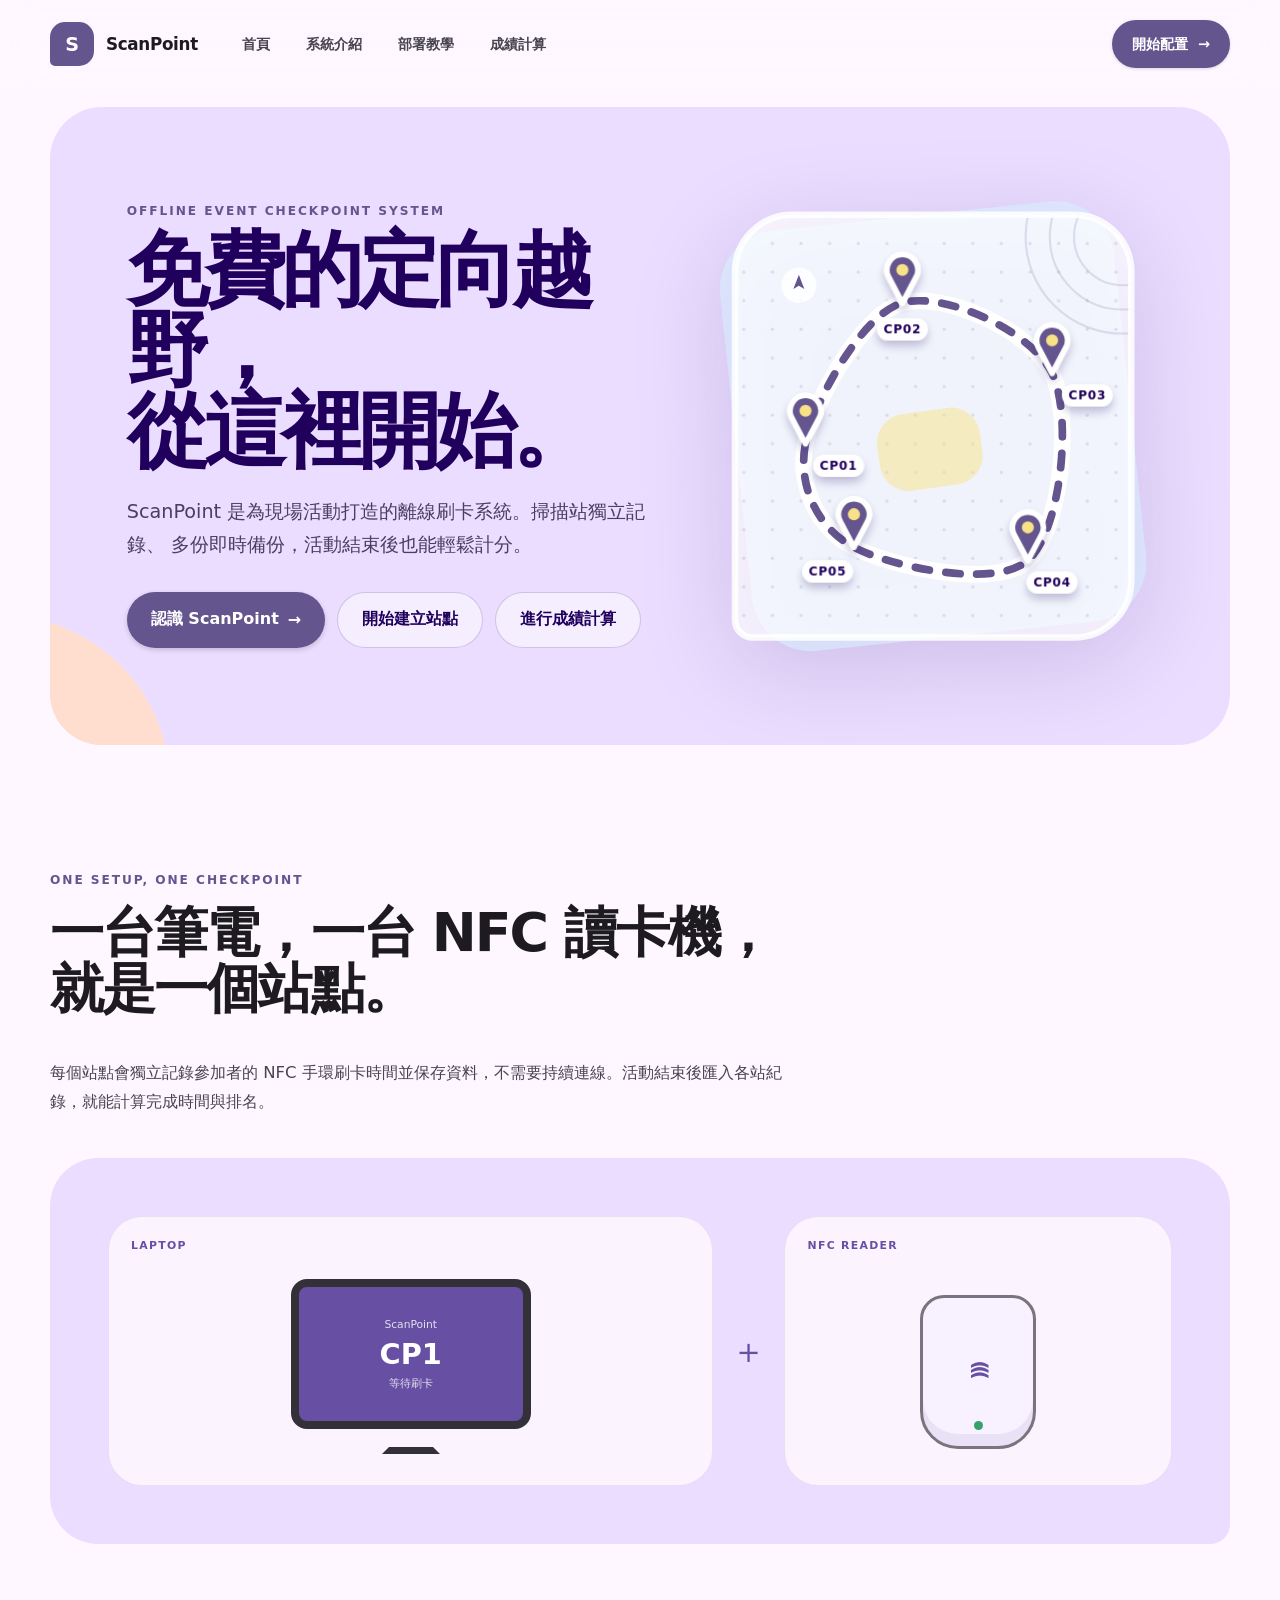
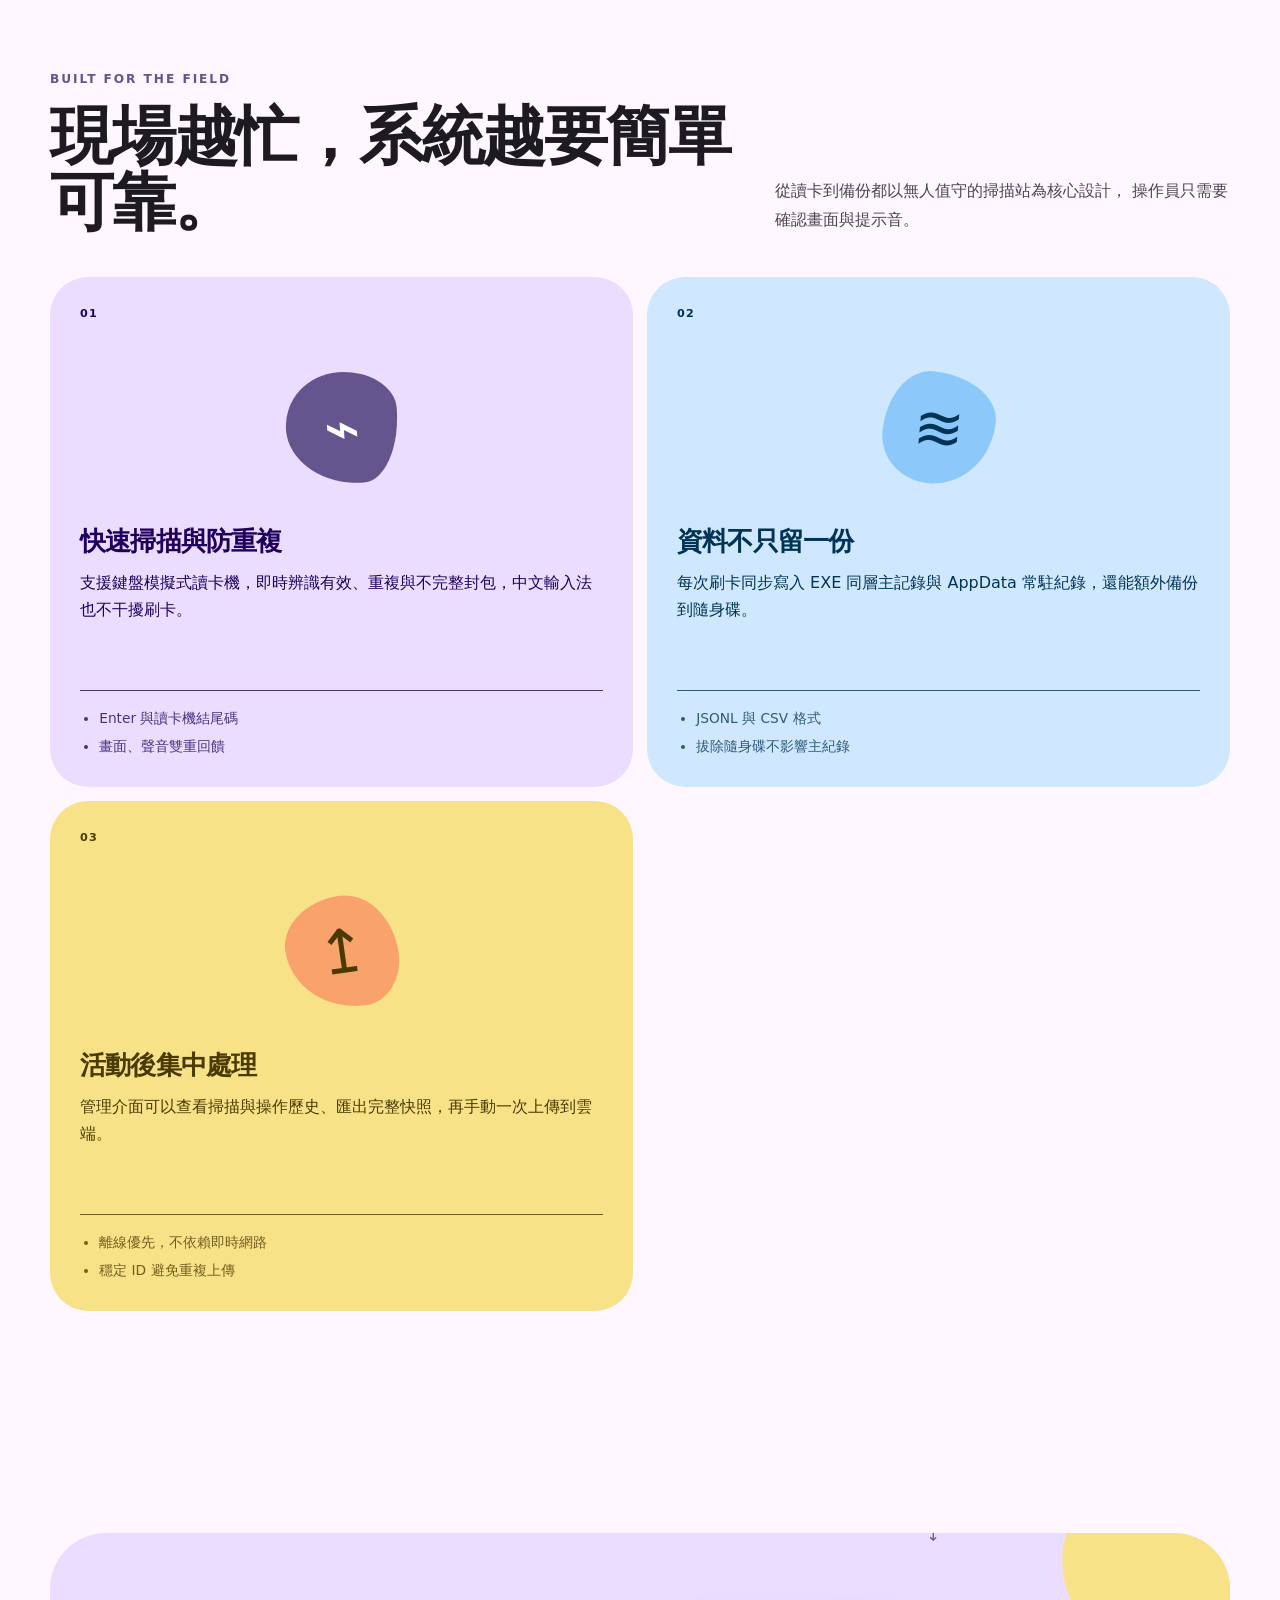
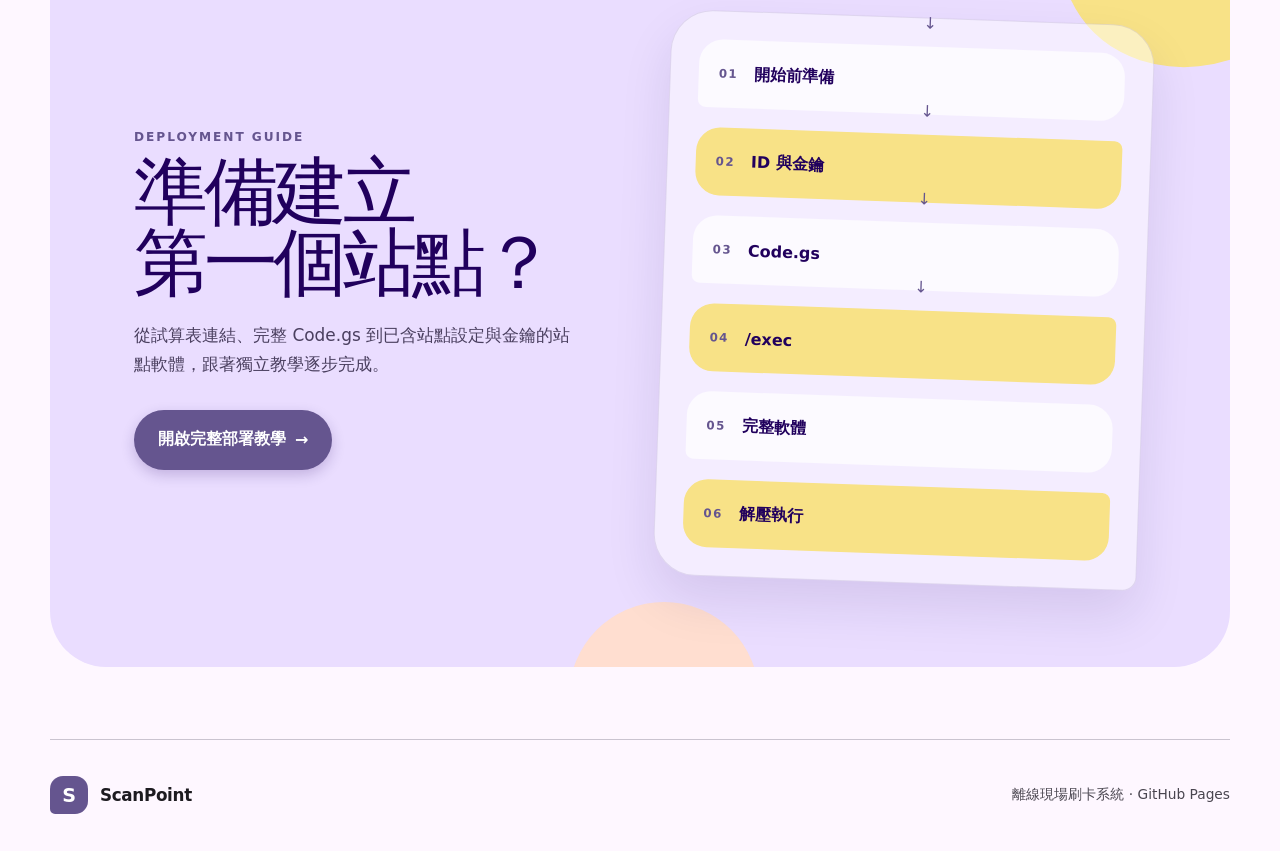
==== commit b93bc775: "style: drop Windows from the homepage copy The platform is a delivery detail, not the pitch: a check" ====
--- a/web/index.html
+++ b/web/index.html
@@ -3,10 +3,14 @@
   <head>
     <meta charset="utf-8">
     <meta name="viewport" content="width=device-width, initial-scale=1">
+    <meta http-equiv="Cache-Control" content="no-cache, no-store, must-revalidate">
+    <meta http-equiv="Pragma" content="no-cache">
+    <meta http-equiv="Expires" content="0">
     <meta name="description" content="ScanPoint 免費定向越野刷卡、離線紀錄、可靠備份與活動計分系統">
     <meta name="theme-color" content="#fef7ff">
     <title>ScanPoint｜免費定向越野刷卡系統</title>
-    <link rel="stylesheet" href="styles.css">
+    <script src="cache-refresh.js?v=__SCANPOINT_VERSION__"></script>
+    <link rel="stylesheet" href="styles.css?v=__SCANPOINT_VERSION__">
   </head>
   <body>
     <header class="site-header">
@@ -138,14 +142,14 @@
         <div class="station-section__copy">
           <p class="eyebrow">ONE SETUP, ONE CHECKPOINT</p>
           <h2 id="station-title">
-            <span>一台 Windows 電腦，一台 NFC 讀卡機，</span>
+            <span>一台筆電，一台 NFC 讀卡機，</span>
             <span>就是一個站點。</span>
           </h2>
           <p>每個站點會獨立記錄參加者的 NFC 手環刷卡時間並保存資料，不需要持續連線。活動結束後匯入各站紀錄，就能計算完成時間與排名。</p>
         </div>
-        <div class="station-diagram" role="img" aria-label="Windows 電腦搭配 NFC 讀卡機組成獨立站點，記錄 NFC 手環刷卡資料">
+        <div class="station-diagram" role="img" aria-label="筆電搭配 NFC 讀卡機組成獨立站點，記錄 NFC 手環刷卡資料">
           <div class="station-device station-device--computer">
-            <span class="station-device__label">WINDOWS</span>
+            <span class="station-device__label">LAPTOP</span>
             <div class="station-monitor" aria-hidden="true">
               <div class="station-monitor__screen">
                 <span>ScanPoint</span>
@@ -215,7 +219,7 @@
         <div class="deployment-cta__copy">
           <p class="eyebrow">DEPLOYMENT GUIDE</p>
           <h2 id="deployment-cta-title">準備建立<br>第一個站點？</h2>
-          <p>從試算表連結、完整 Code.gs 到已含站點設定與金鑰的 Windows 軟體，跟著獨立教學逐步完成。</p>
+          <p>從試算表連結、完整 Code.gs 到已含站點設定與金鑰的站點軟體，跟著獨立教學逐步完成。</p>
           <a class="button deployment-cta__button" href="deploy.html">
             開啟完整部署教學 <span aria-hidden="true">→</span>
           </a>
--- a/web/styles.css
+++ b/web/styles.css
@@ -574,6 +574,10 @@
   color: var(--md-sys-color-error);
 }
 
+.status[data-tone="warning"] {
+  color: var(--md-sys-color-tertiary);
+}
+
 .code-panel {
   margin-top: 24px;
   overflow: hidden;
@@ -723,9 +727,9 @@
 
 .finish-card {
   display: grid;
-  grid-template-columns: minmax(0, 0.9fr) minmax(0, 1.1fr);
-  align-items: center;
-  gap: 42px;
+  grid-template-columns: minmax(0, 1fr);
+  align-items: stretch;
+  gap: 30px;
   color: #ffffff;
   background: var(--md-sys-color-primary);
 }
@@ -2291,3 +2295,199 @@
     padding: 18px;
   }
 }
+
+.id-mapping-skip-row {
+  margin: -8px 0 24px;
+}
+
+.id-mapping-upload {
+  display: grid;
+  gap: 16px;
+  margin-bottom: 24px;
+  padding: clamp(20px, 3vw, 28px);
+  color: #3f3554;
+  background: rgba(255, 255, 255, 0.58);
+  border-radius: 28px;
+}
+
+.id-mapping-upload h3 {
+  margin: 4px 0 8px;
+  color: #21182c;
+  font-size: clamp(1.25rem, 2vw, 1.55rem);
+}
+
+.id-mapping-upload p,
+.id-mapping-upload small {
+  margin: 0;
+  line-height: 1.6;
+}
+
+.id-mapping-upload small {
+  color: #62576f;
+}
+
+.id-mapping-upload__actions {
+  display: flex;
+  flex-wrap: wrap;
+  align-items: center;
+  gap: 12px;
+}
+
+.id-mapping-picker {
+  position: relative;
+  display: inline-flex;
+  min-height: 52px;
+  align-items: center;
+  justify-content: center;
+  padding: 0 24px;
+  overflow: hidden;
+  color: #ffffff;
+  background: #65558f;
+  border-radius: 999px;
+  cursor: pointer;
+  font-weight: 750;
+}
+
+.id-mapping-picker:hover {
+  background: #55447f;
+}
+
+.id-mapping-picker:focus-within {
+  outline: 3px solid rgba(101, 85, 143, 0.3);
+  outline-offset: 3px;
+}
+
+.id-mapping-picker input {
+  position: absolute;
+  width: 1px;
+  height: 1px;
+  opacity: 0;
+}
+
+.id-mapping-upload__status {
+  min-height: 24px;
+}
+
+@media (max-width: 560px) {
+  .id-mapping-picker,
+  .id-mapping-upload__actions .button {
+    width: 100%;
+  }
+}
+
+.optional-label {
+  display: inline-flex;
+  align-items: center;
+  margin-left: 6px;
+  padding: 2px 7px;
+  color: #4f378b;
+  background: #eaddff;
+  border-radius: 999px;
+  font-size: 0.65rem;
+  font-style: normal;
+  font-weight: 800;
+  letter-spacing: 0.04em;
+  vertical-align: middle;
+}
+
+#id-mapping .id-mapping-upload {
+  margin-bottom: 0;
+}
+
+#id-mapping .step-number i {
+  font-size: 0.8rem;
+  font-style: normal;
+  font-weight: 800;
+}
+
+.id-mapping-format {
+  display: grid;
+  gap: 10px;
+  padding: 18px;
+  color: #493f56;
+  background: rgba(234, 221, 255, 0.52);
+  border-radius: 22px;
+}
+
+.id-mapping-format > div {
+  display: grid;
+  grid-template-columns: 58px minmax(0, 1fr);
+  align-items: baseline;
+  gap: 12px;
+}
+
+.id-mapping-format code {
+  color: #4f378b;
+  font-size: 0.88rem;
+  font-weight: 800;
+}
+
+.id-mapping-format span {
+  line-height: 1.55;
+}
+
+.id-mapping-example-download {
+  justify-self: start;
+  margin-top: 4px;
+}
+
+.id-mapping-preview {
+  overflow: hidden;
+  background: rgba(255, 255, 255, 0.78);
+  border-radius: 22px;
+}
+
+.id-mapping-preview > p {
+  display: flex;
+  align-items: center;
+  justify-content: space-between;
+  gap: 12px;
+  padding: 16px 18px 10px;
+  color: #493f56;
+}
+
+.id-mapping-preview > p span {
+  color: #6c6178;
+  font-size: 0.78rem;
+}
+
+.id-mapping-preview__scroll {
+  overflow-x: auto;
+}
+
+.id-mapping-preview table {
+  width: 100%;
+  min-width: 430px;
+  border-collapse: collapse;
+  text-align: left;
+}
+
+.id-mapping-preview th,
+.id-mapping-preview td {
+  padding: 13px 18px;
+  border-top: 1px solid rgba(73, 63, 86, 0.11);
+}
+
+.id-mapping-preview th {
+  color: #4f378b;
+  background: rgba(234, 221, 255, 0.32);
+  font-size: 0.78rem;
+  letter-spacing: 0.04em;
+}
+
+.id-mapping-preview td:first-child {
+  color: #30273b;
+  font-family: monospace;
+  font-weight: 750;
+}
+
+@media (max-width: 560px) {
+  .id-mapping-format > div {
+    grid-template-columns: 1fr;
+    gap: 3px;
+  }
+
+  .id-mapping-example-download {
+    width: 100%;
+  }
+}
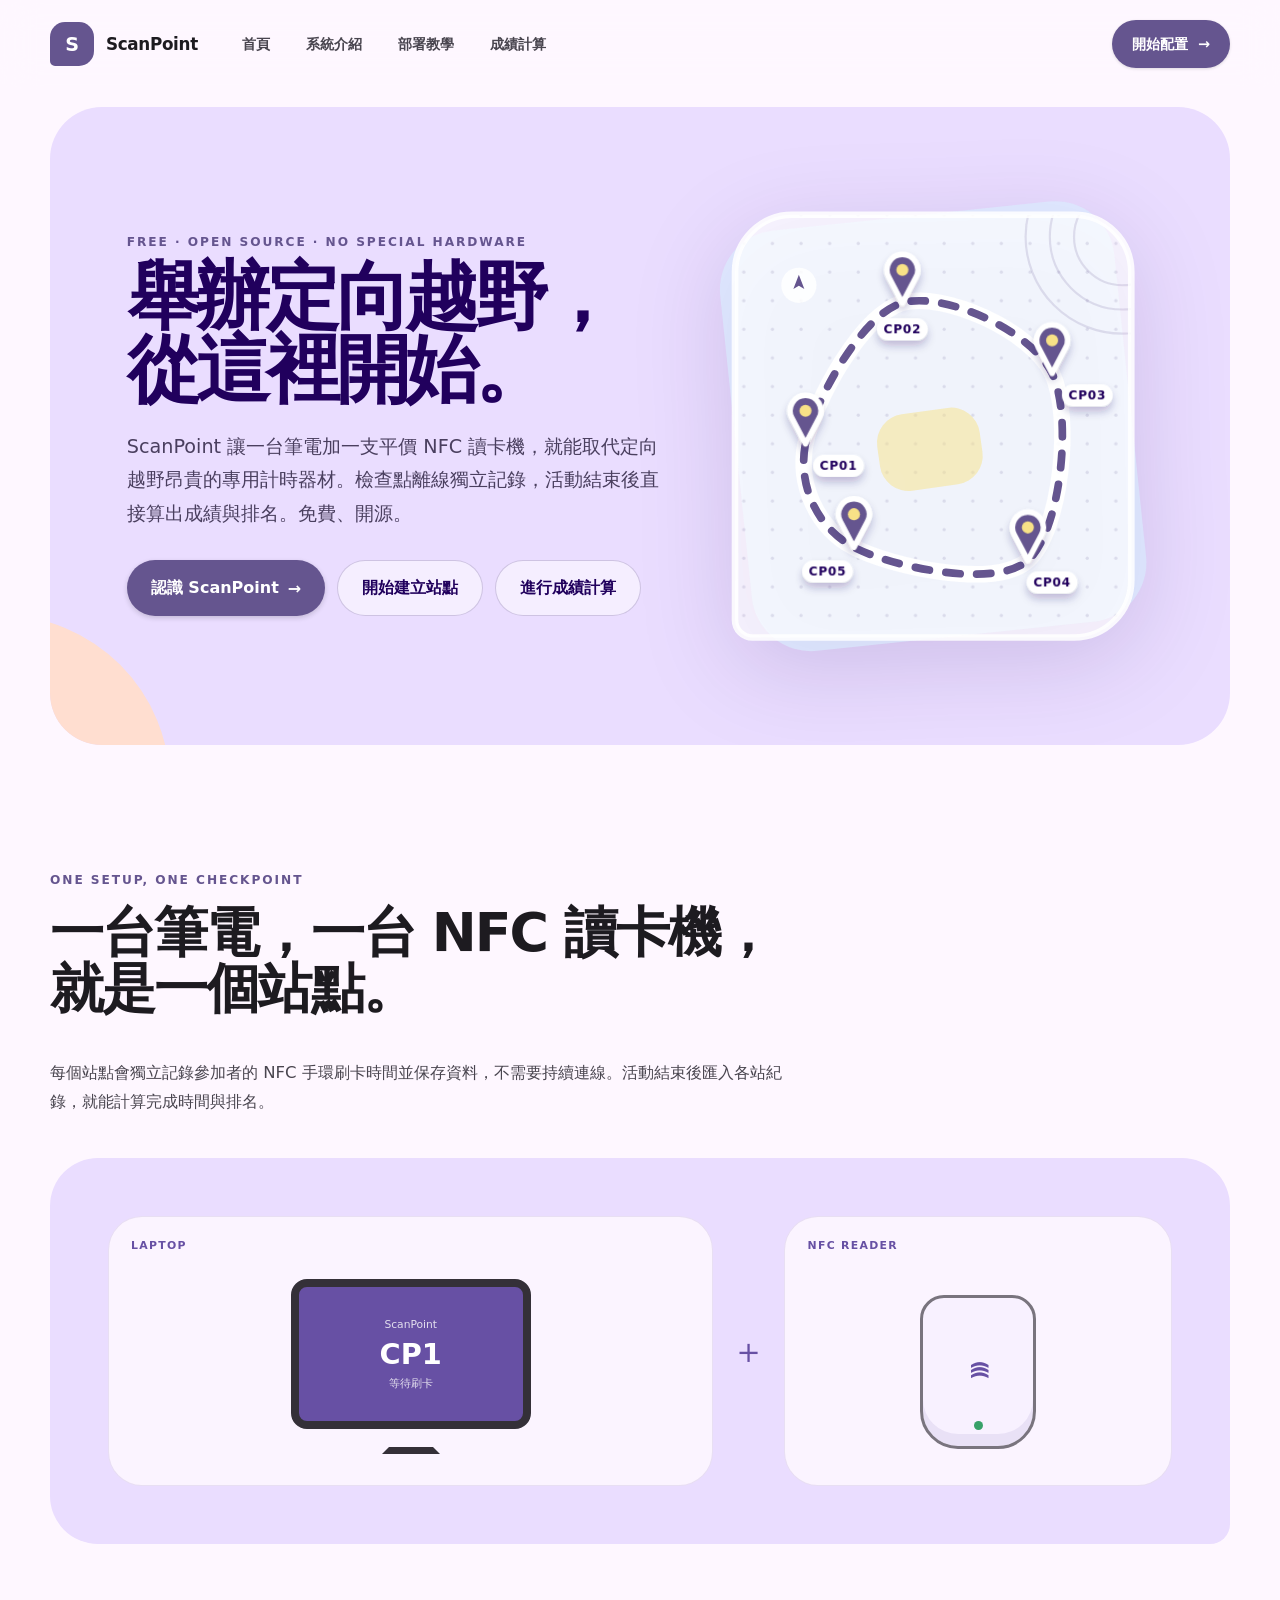
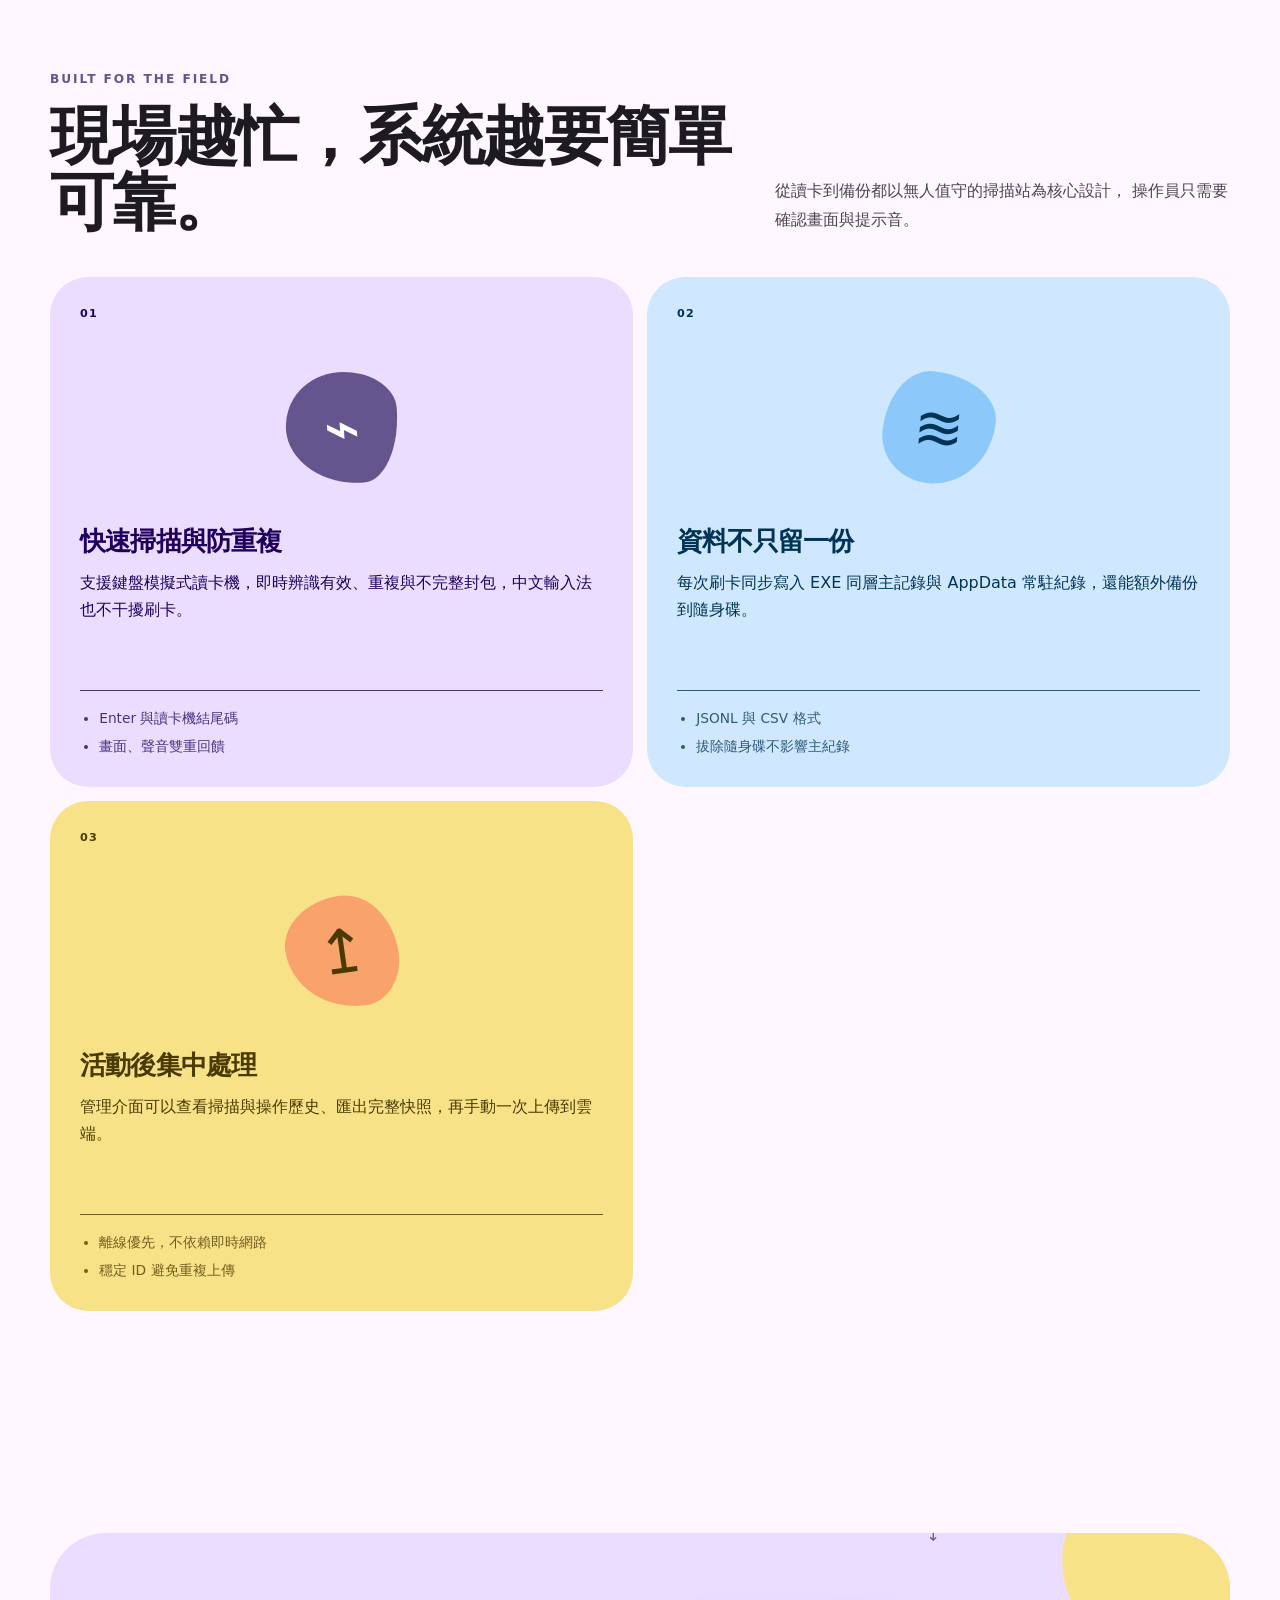
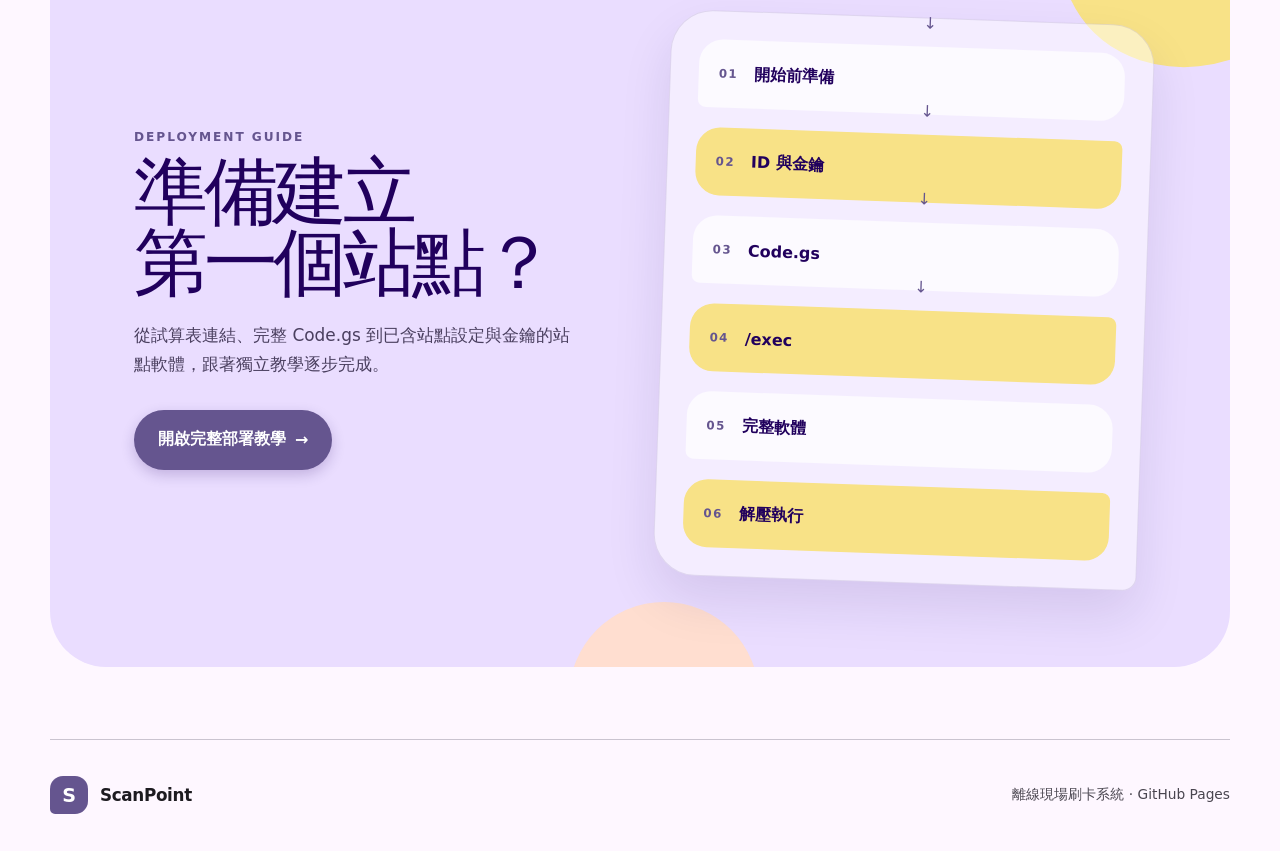
==== commit cb17ad81: "style: rewrite the hero and keep its heading from breaking mid-word The headline names the act of or" ====
--- a/web/index.html
+++ b/web/index.html
@@ -34,11 +34,10 @@
     <main id="top">
       <section class="shell hero">
         <div class="hero__copy">
-          <p class="eyebrow">OFFLINE EVENT CHECKPOINT SYSTEM</p>
-          <h1>免費的定向越野，<br>從這裡開始。</h1>
+          <p class="eyebrow">FREE · OPEN SOURCE · NO SPECIAL HARDWARE</p>
+          <h1>舉辦定向越野，<br>從這裡開始。</h1>
           <p class="hero__lead">
-            ScanPoint 是為現場活動打造的離線刷卡系統。掃描站獨立記錄、
-            多份即時備份，活動結束後也能輕鬆計分。
+            ScanPoint 讓一台筆電加一支平價 NFC 讀卡機，就能取代定向越野昂貴的專用計時器材。檢查點離線獨立記錄，活動結束後直接算出成績與排名。免費、開源。
           </p>
           <div class="hero__actions">
             <a class="button button--hero" href="#station">
--- a/web/styles.css
+++ b/web/styles.css
@@ -186,6 +186,18 @@
   z-index: 2;
 }
 
+.hero__copy h1 {
+  /* The copy column stops growing once the shell reaches 1180px while the
+     6rem default keeps scaling, so on a wide screen the heading no longer
+     fits and breaks mid-word. The cap is what a seven-glyph line occupies
+     in that column. */
+  font-size: clamp(3.2rem, 6.4vw, 4.6rem);
+  /* Chinese may break between any two characters, which is what split the
+     word rather than the phrase. This heading carries its own <br>, so that
+     break and punctuation are the only ones wanted. */
+  word-break: keep-all;
+}
+
 .eyebrow,
 .section-kicker {
   margin: 0 0 12px;
@@ -913,6 +925,12 @@
     font-size: clamp(2.8rem, 14vw, 4.4rem);
   }
 
+  .hero__copy h1 {
+    /* keep-all lets an oversized line overflow instead of wrapping, so the
+       phone size has to fit the longest line outright — down to 320px. */
+    font-size: clamp(2.2rem, 11vw, 4.4rem);
+  }
+
   .hero__actions {
     align-items: stretch;
     flex-direction: column;
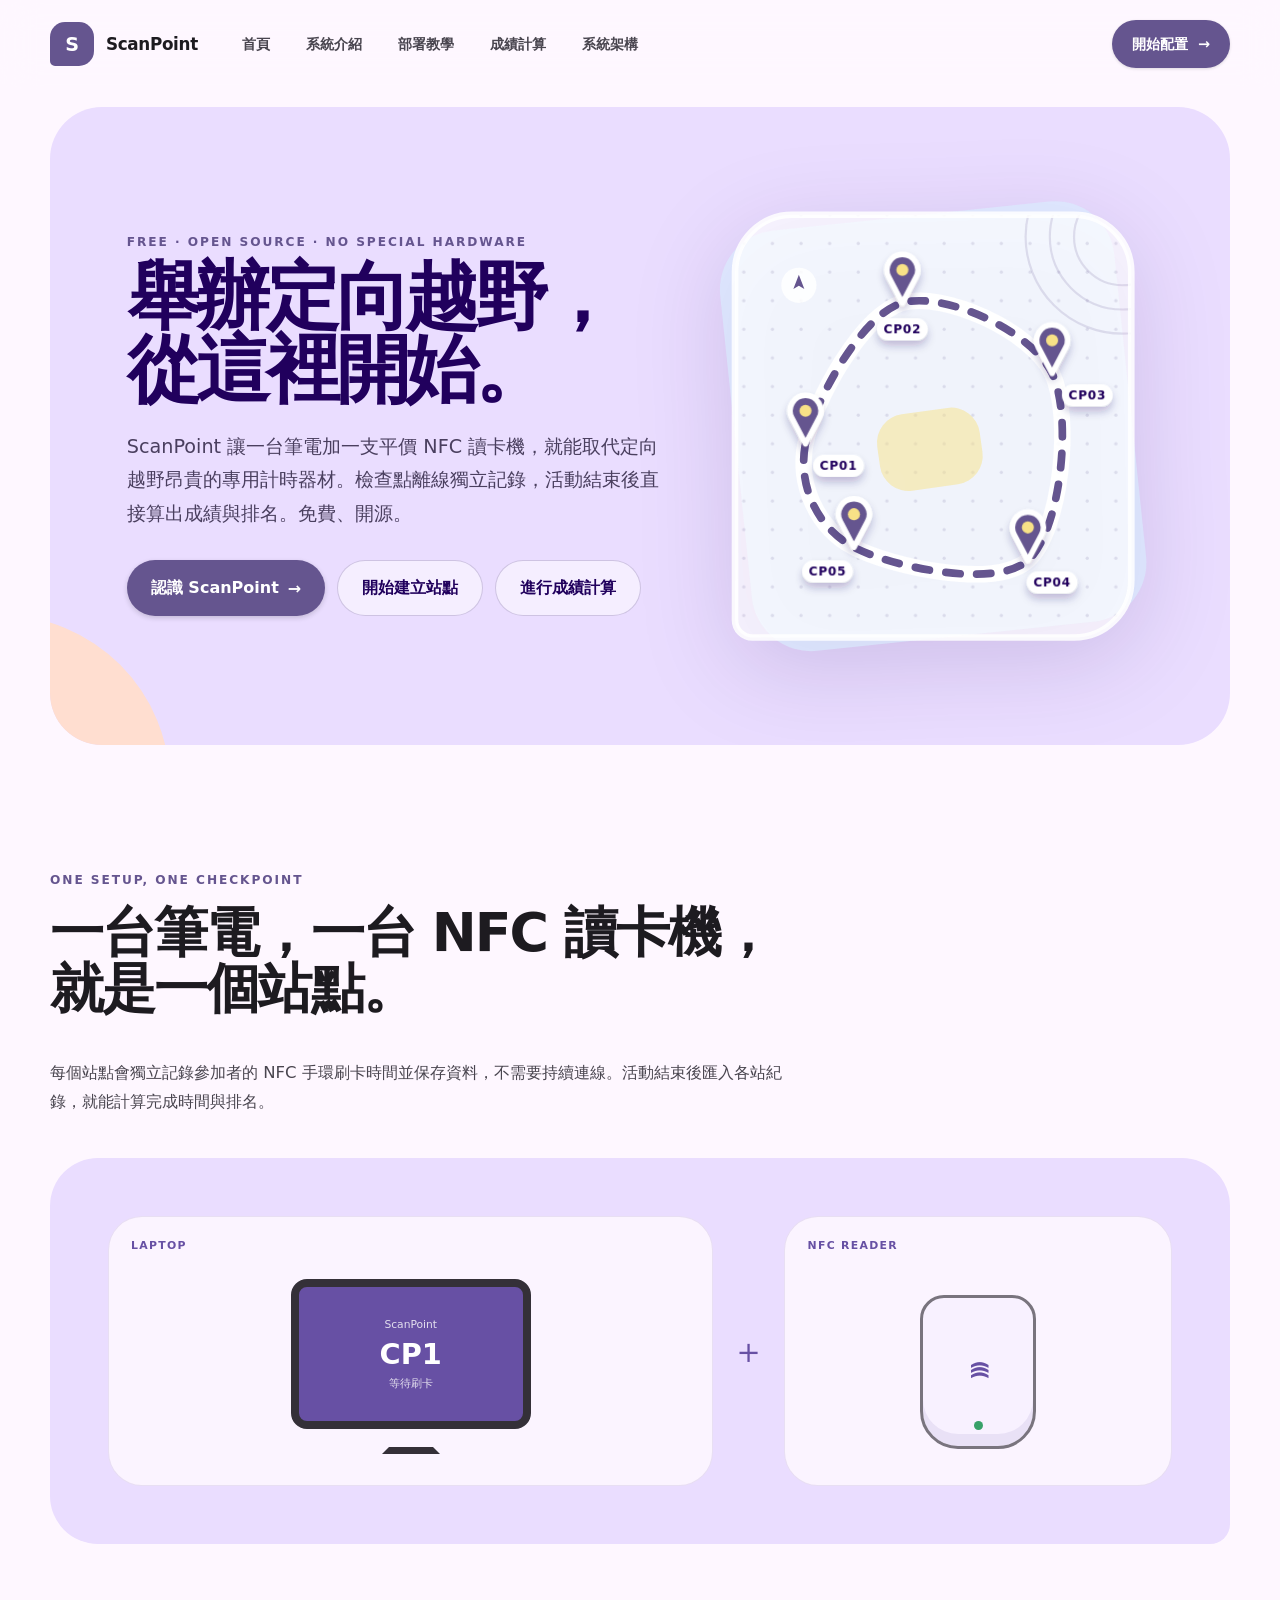
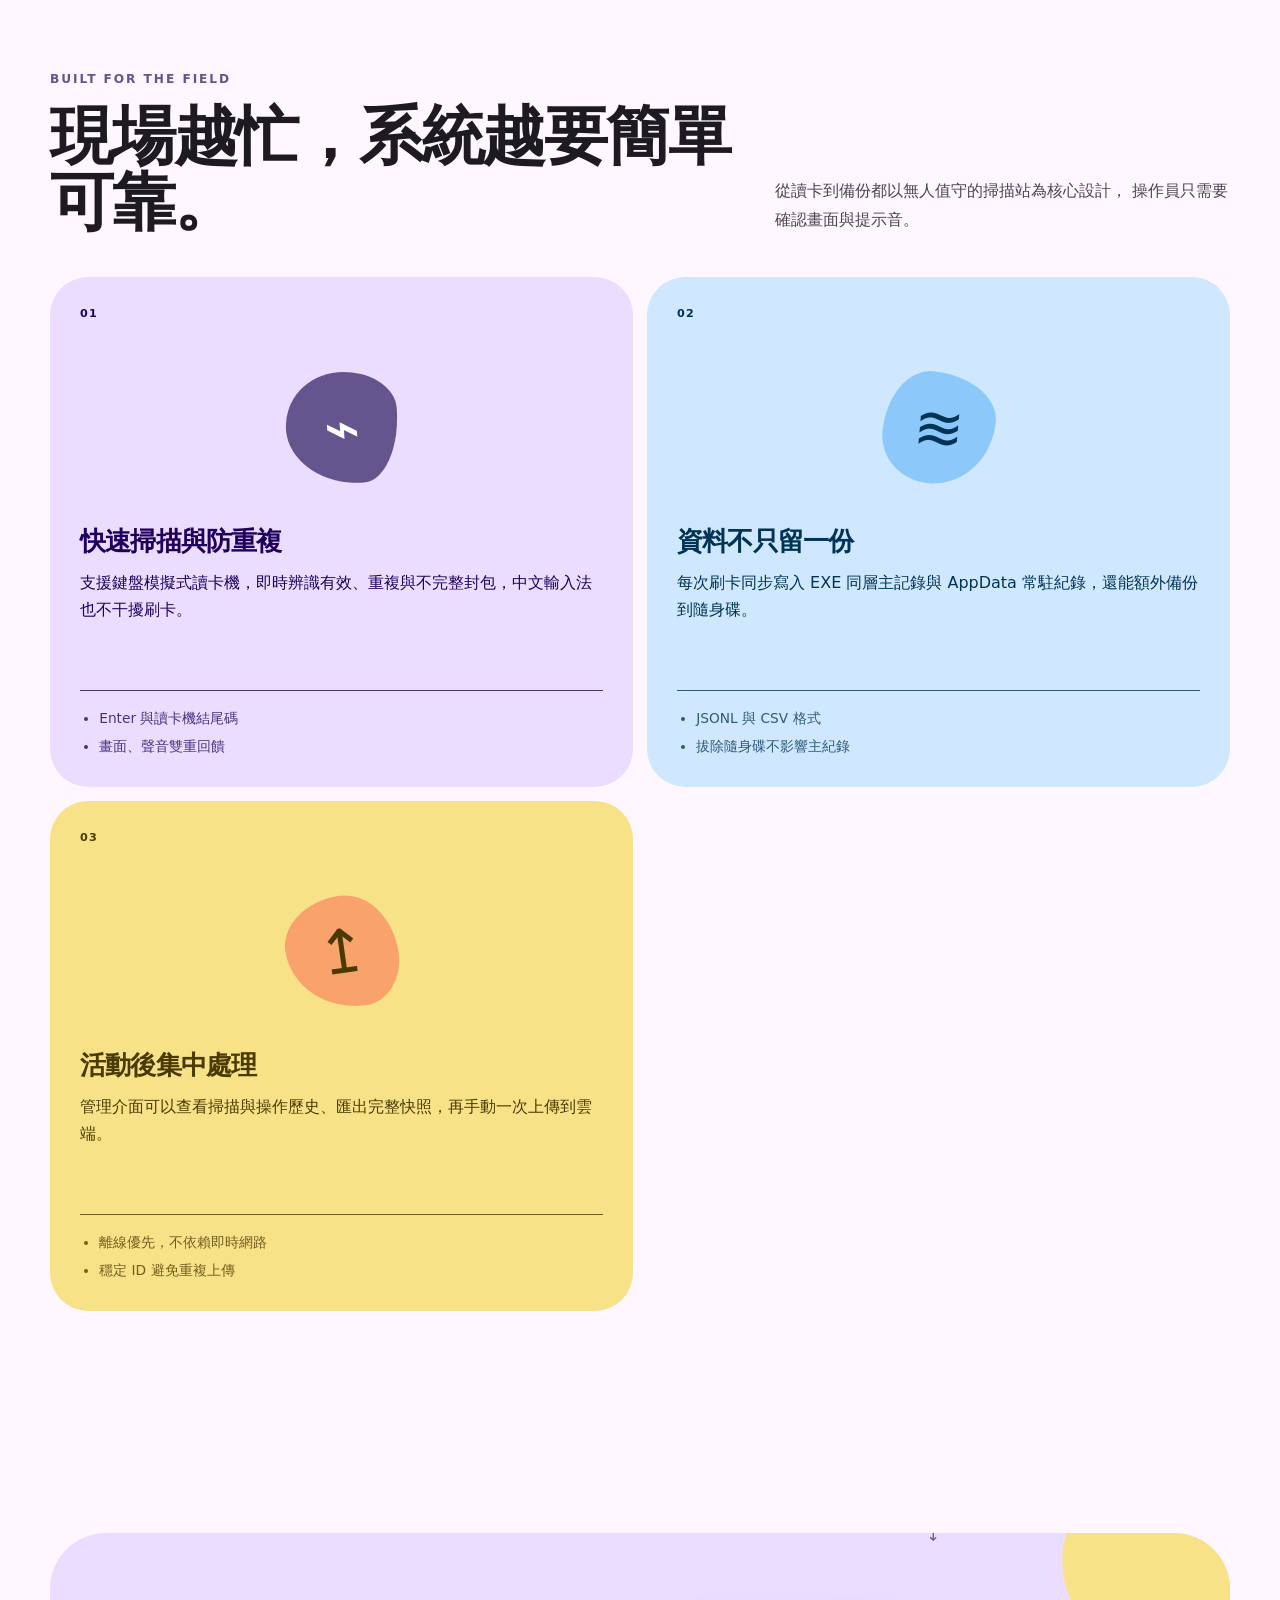
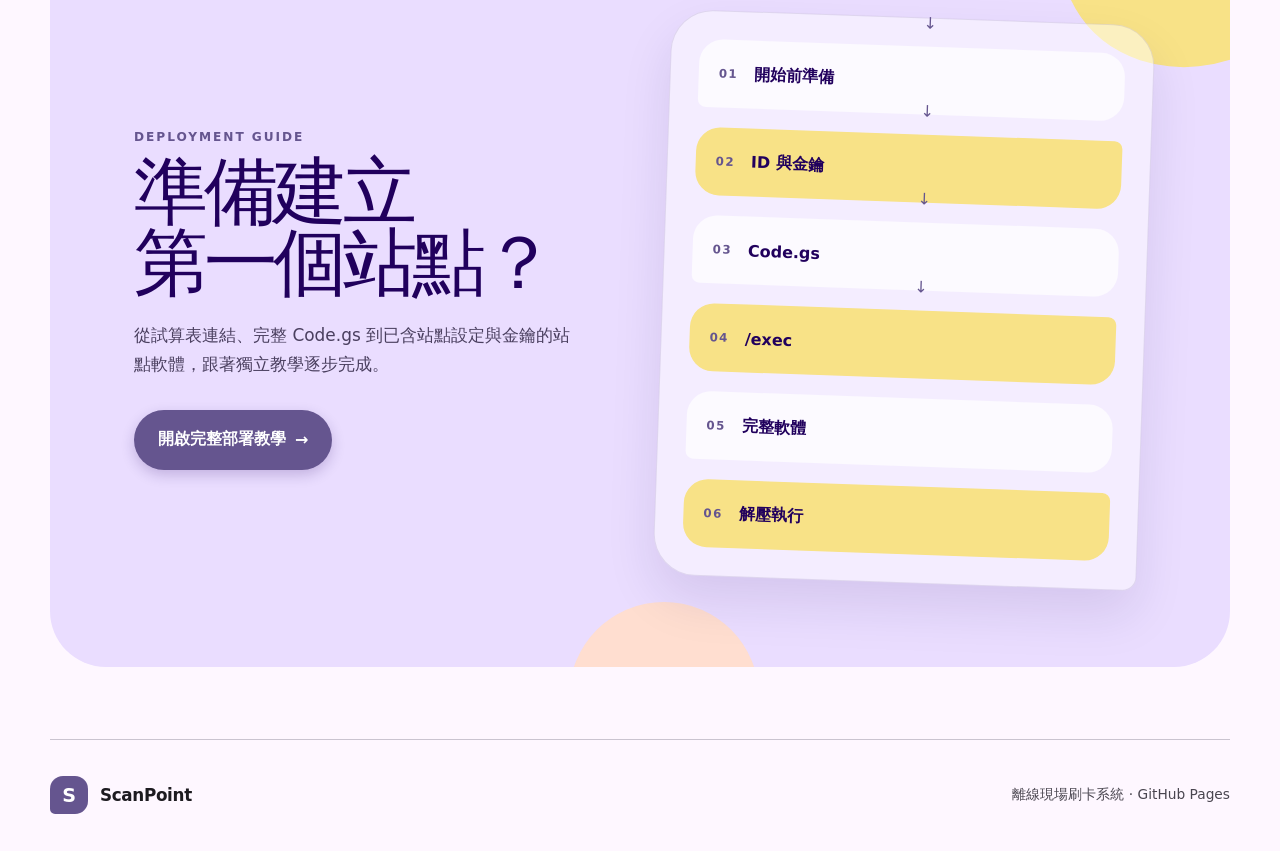
==== commit d6f41eb4: "docs: add a system architecture page to the site The repository explained how to deploy ScanPoint an" ====
--- a/web/index.html
+++ b/web/index.html
@@ -24,6 +24,7 @@
           <a href="#station">系統介紹</a>
           <a href="deploy.html">部署教學</a>
           <a href="score.html">成績計算</a>
+          <a href="docs.html">系統架構</a>
         </nav>
         <a class="topbar__action" href="deploy.html">
           開始配置 <span aria-hidden="true">→</span>
--- a/web/styles.css
+++ b/web/styles.css
@@ -184,6 +184,13 @@
 .hero__copy {
   position: relative;
   z-index: 2;
+  grid-column: 1;
+  grid-row: 1;
+}
+
+.hero__visual {
+  grid-column: 2;
+  grid-row: 1;
 }
 
 .hero__copy h1 {
@@ -878,6 +885,12 @@
     gap: 18px;
   }
 
+  .hero__copy,
+  .hero__visual {
+    grid-column: auto;
+    grid-row: auto;
+  }
+
   .hero__copy {
     padding-top: 8px;
   }
